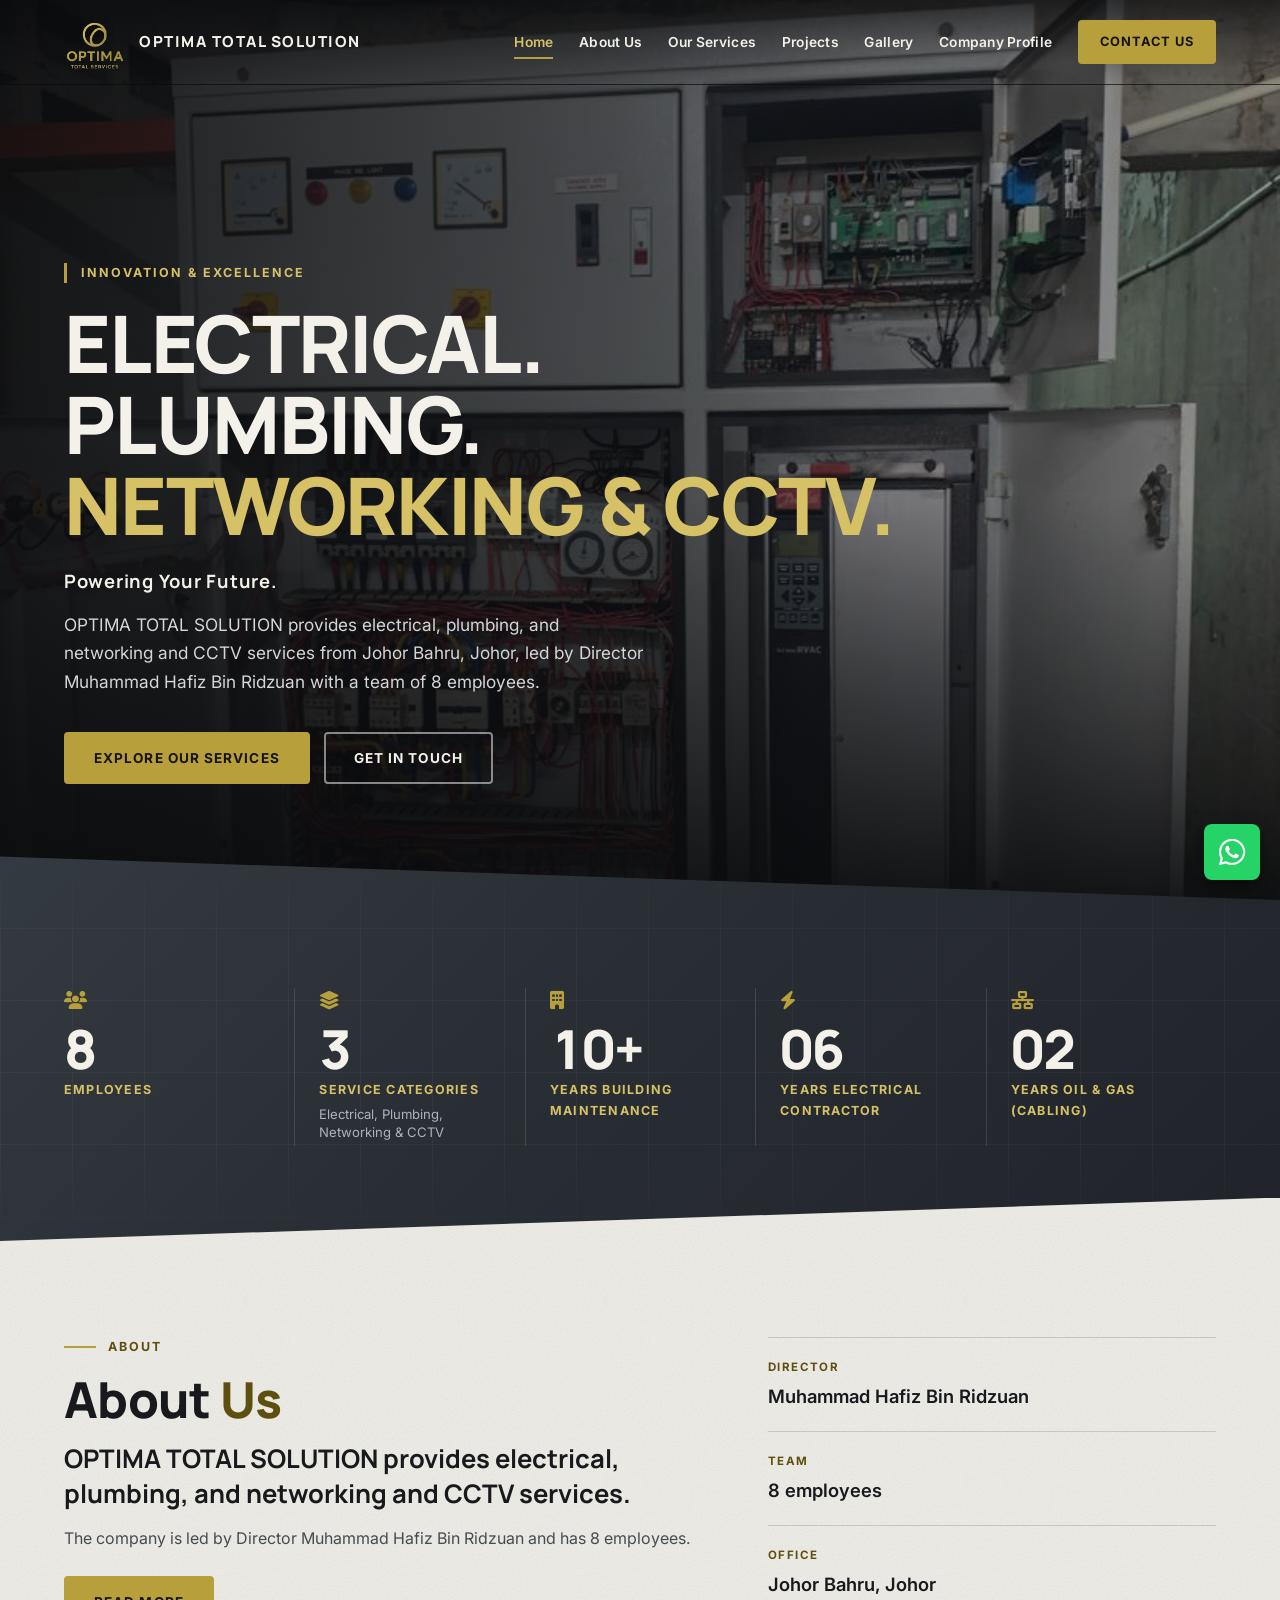
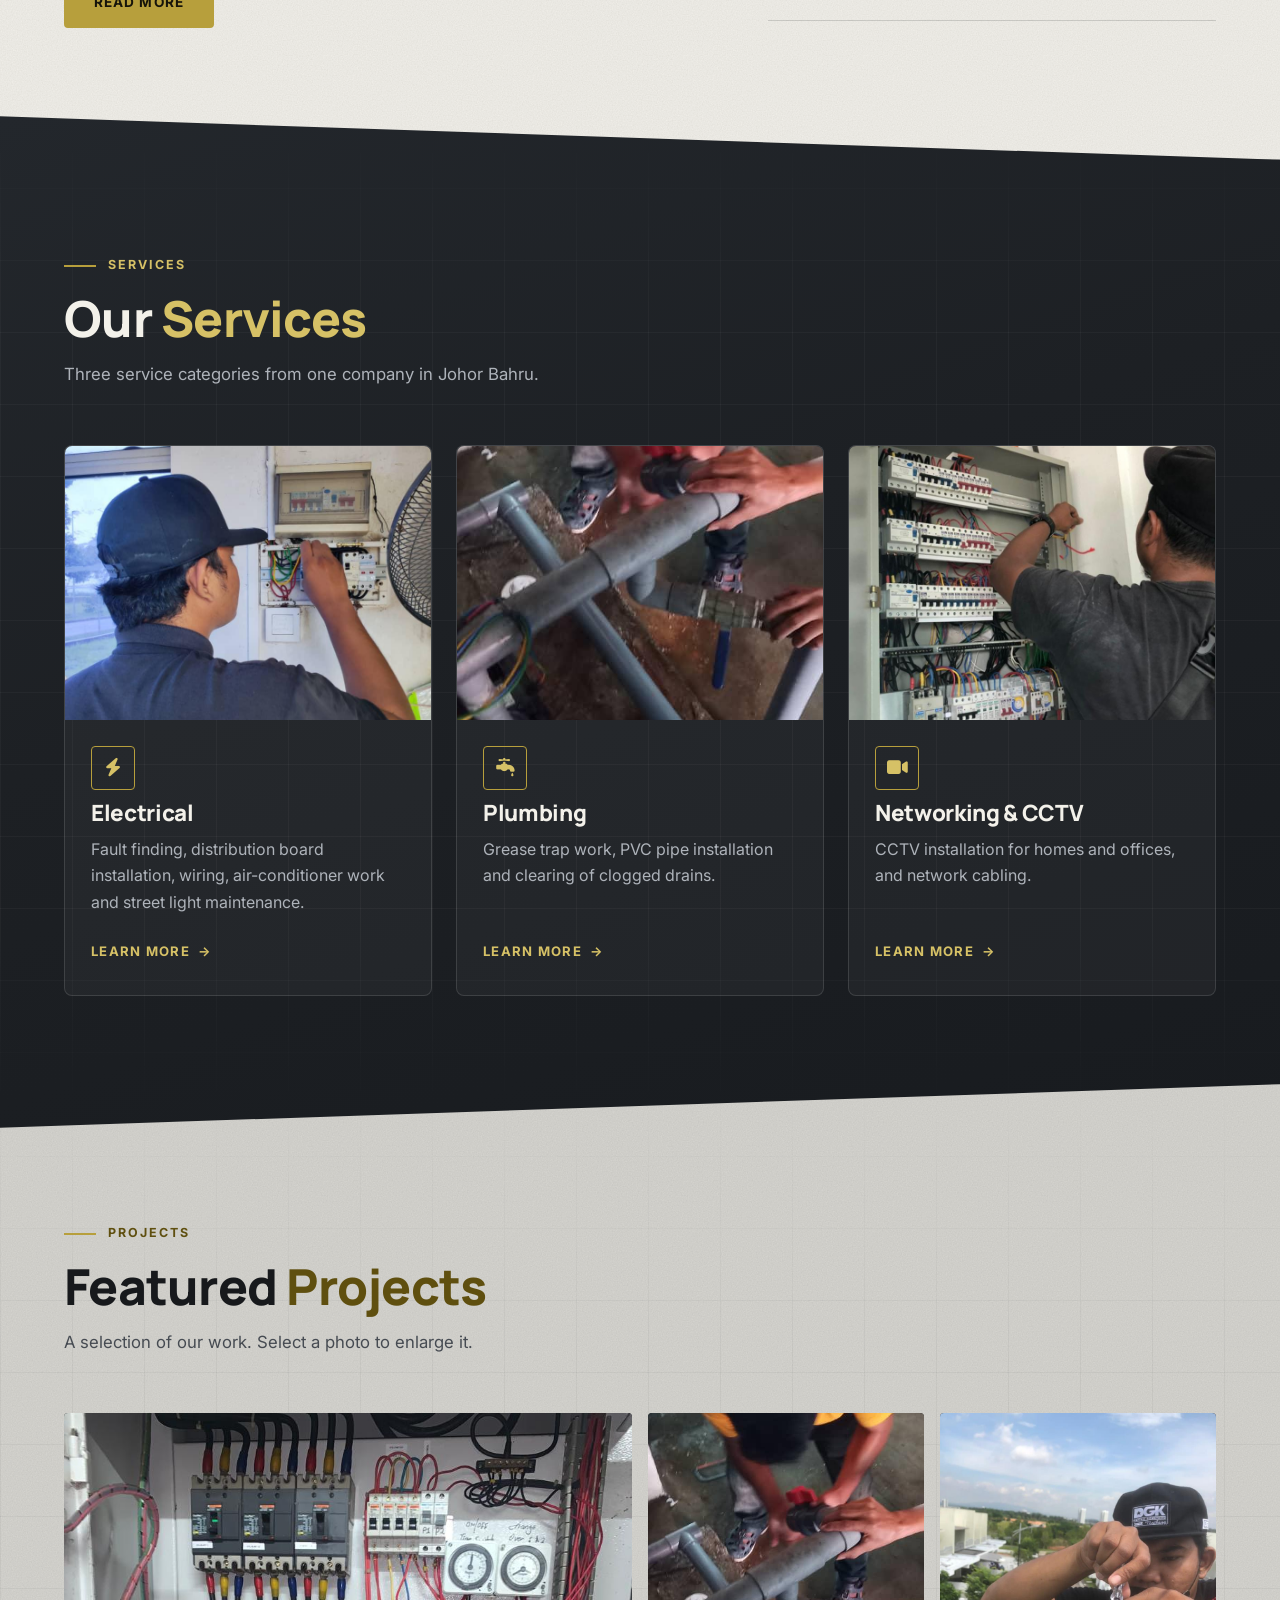
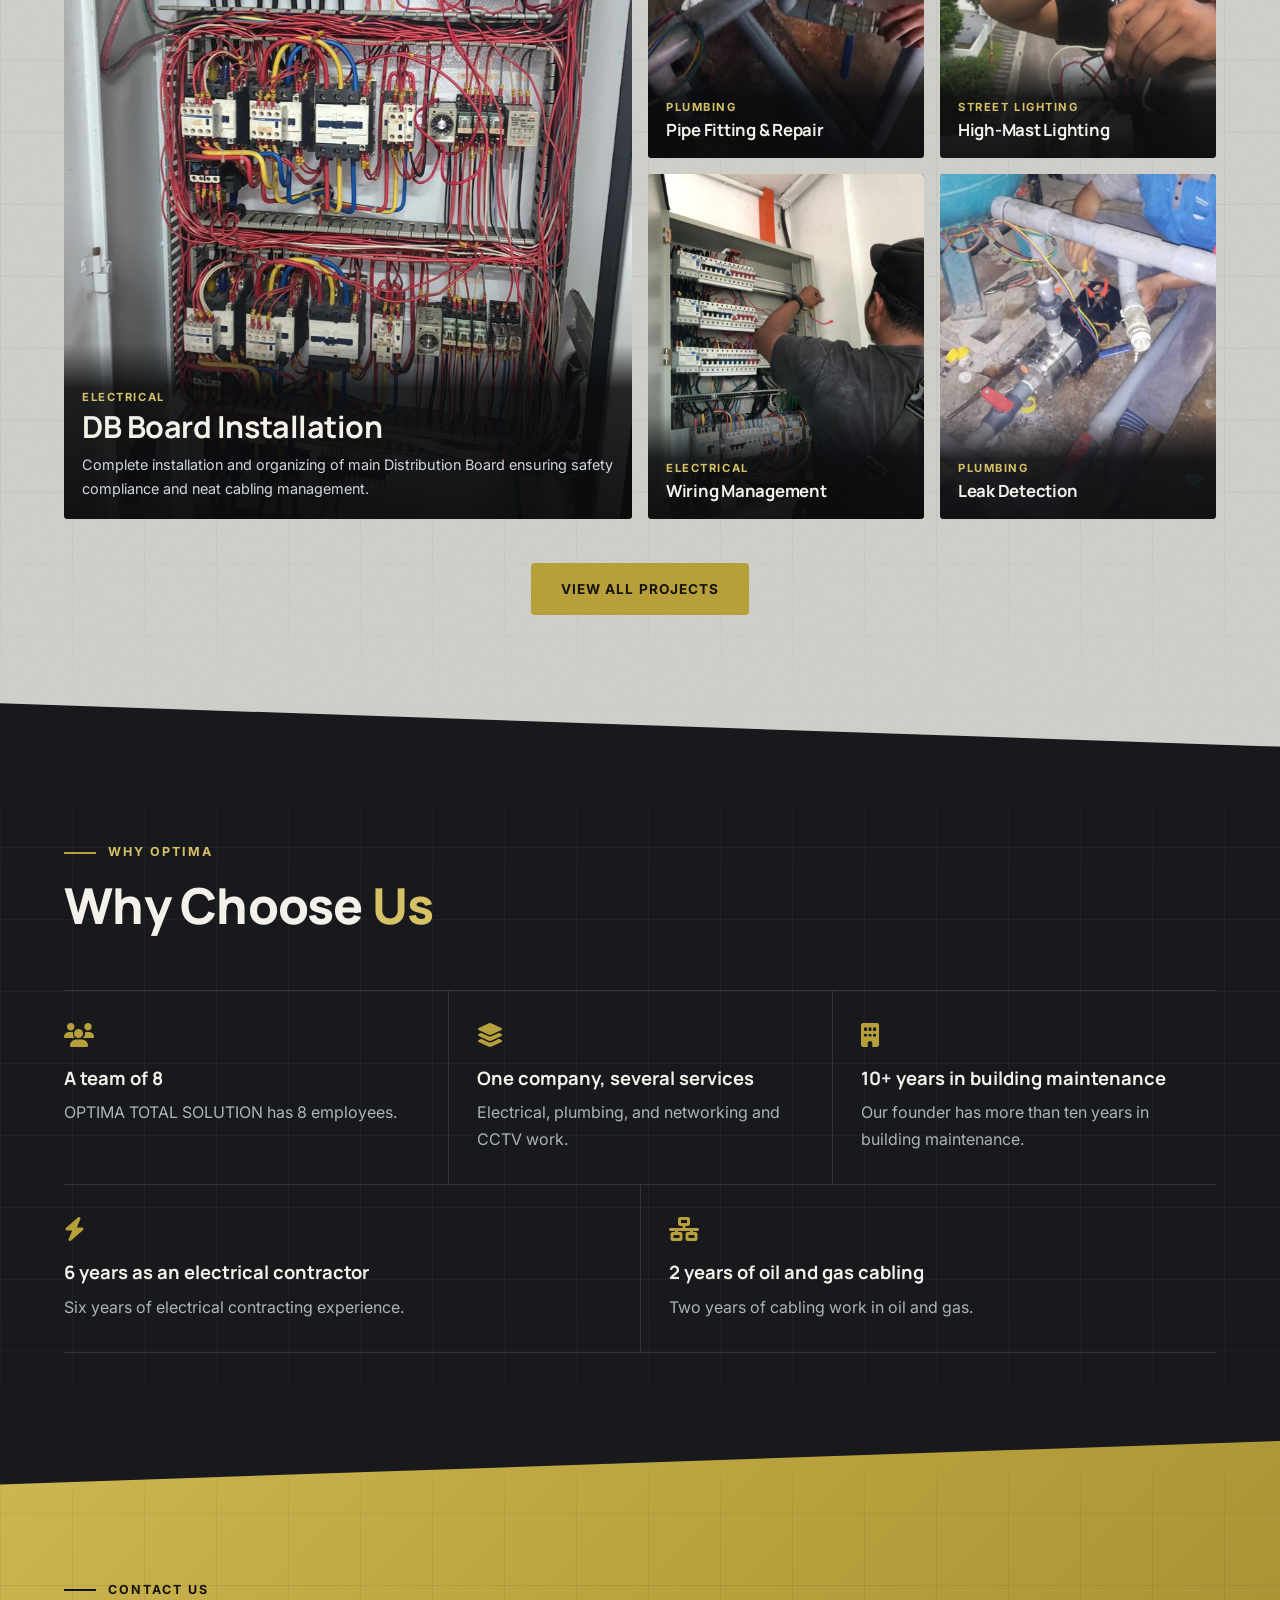
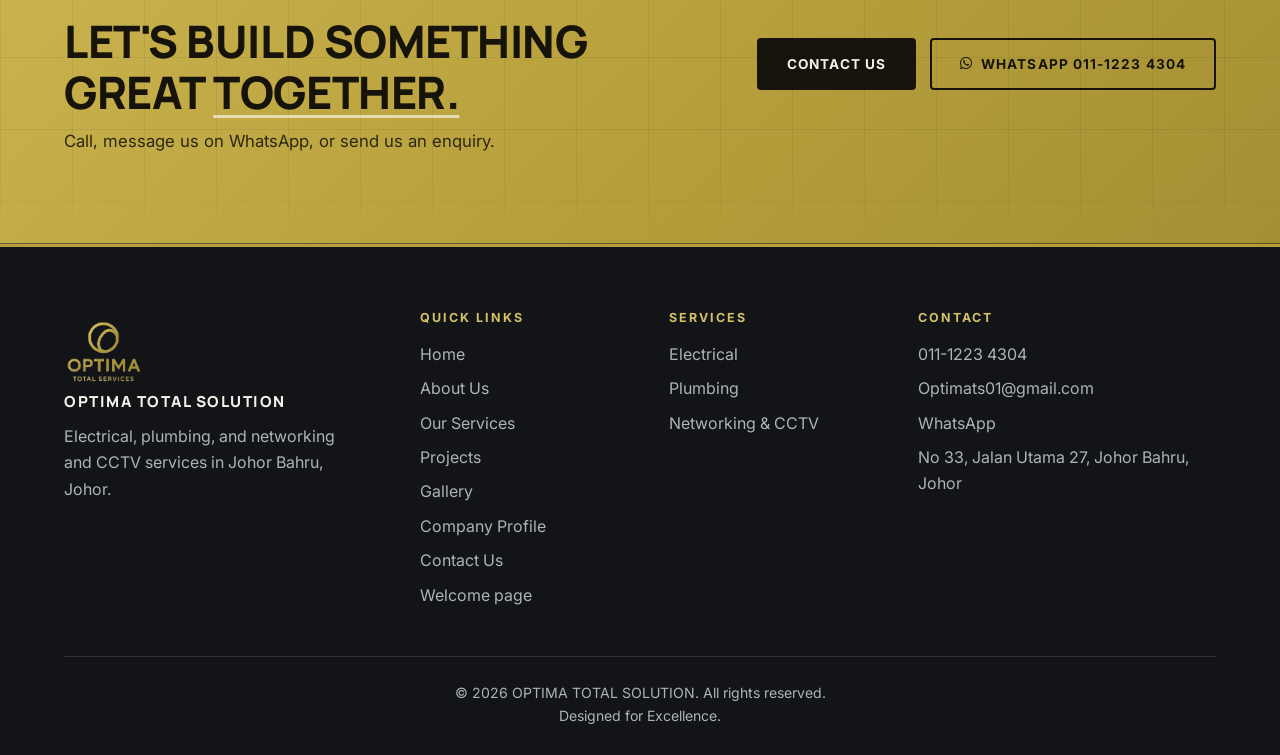
==== index.html @ d712b588 "chore: prepare audited OPTIMA TOTAL SOLUTION website for Cloudflare Pages" ====
<!DOCTYPE html>
<html lang="en">

<head>
    <meta charset="UTF-8">
    <meta name="viewport" content="width=device-width, initial-scale=1.0">
    <title>OPTIMA TOTAL SOLUTION | Electrical, Plumbing &amp; Networking Services in Johor Bahru</title>
    <link rel="icon" type="image/png" href="optima.png">
    <meta name="description"
        content="OPTIMA TOTAL SOLUTION provides electrical, plumbing, networking and CCTV services from Johor Bahru, Johor. Led by Director Muhammad Hafiz Bin Ridzuan.">
    <meta name="keywords"
        content="Electrical Contractor, Plumbing Services, Network Cabling, CCTV, Street Light Installation, Grease Trap, Booster Pump, Johor Bahru, Malaysia, OPTIMA TOTAL SOLUTION">
    <meta name="author" content="OPTIMA TOTAL SOLUTION">
    <meta name="theme-color" content="#17191c">
    <meta property="og:title" content="OPTIMA TOTAL SOLUTION | Engineering Excellence">
    <meta property="og:description"
        content="Powering your future with electrical, plumbing and network infrastructure solutions.">
    <meta property="og:image" content="optima.png">
    
    <link rel="preconnect" href="https://fonts.googleapis.com">
    <link rel="preconnect" href="https://fonts.gstatic.com" crossorigin>
    <link
        href="https://fonts.googleapis.com/css2?family=Inter:wght@400;500;600;700&family=Manrope:wght@600;700;800&display=swap"
        rel="stylesheet">
    
    <link rel="stylesheet" href="https://cdnjs.cloudflare.com/ajax/libs/font-awesome/6.4.0/css/all.min.css">
    <link rel="stylesheet" href="index.css">
    <noscript><style>.reveal{opacity:1!important;transform:none!important}.page-loader{display:none!important}</style></noscript>
</head>
<body>
    <div class="page-loader" aria-hidden="true"><img src="optima.png" alt="OPTIMA TOTAL SOLUTION logo" width="450" height="400" data-first-viewport><span class="page-loader-line"></span></div>
    <div class="scroll-progress" aria-hidden="true"><span></span></div>

    <header>
        <nav id="navbar" aria-label="Main">
            <div class="container nav-content">
                <a href="index.html" class="logo" aria-label="OPTIMA TOTAL SOLUTION home">
                    <img src="optima.png" alt="OPTIMA TOTAL SOLUTION logo" class="brand-logo" width="450" height="400" data-first-viewport>
                    <span class="brand-name">OPTIMA TOTAL SOLUTION</span>
                </a>
                <button type="button" class="nav-toggle" aria-controls="nav-links" aria-expanded="false"
                    aria-label="Menu">
                    <i class="fas fa-bars" aria-hidden="true"></i>
                </button>
                <div class="nav-links" id="nav-links">
                    <a href="index.html" aria-current="page">Home</a>
                    <a href="about.html">About Us</a>
                    <a href="services.html">Our Services</a>
                    <a href="projects.html">Projects</a>
                    <a href="gallery.html">Gallery</a>
                    <a href="company-profile.html">Company Profile</a>
                    <a href="contact.html" class="nav-cta">Contact Us</a>
                </div>
            </div>
        </nav>
    </header>

    <main>
        
        <section class="hero bg-matte" id="hero">
            <img class="hero-bg" src="DB%20INSTALLATION%202%20.jpeg"
                alt="Open main switchboard with meters, a variable speed drive and contactors" width="810" height="1080"
                fetchpriority="high" style="--focus-x:50%;--focus-y:38%">
            <div class="hero-overlay" aria-hidden="true"></div>
            <div class="container hero-content">
                <p class="badge">Innovation &amp; Excellence</p>
                <h1><span>Electrical.</span> <span>Plumbing.</span> <span>Networking &amp; CCTV.</span></h1>
                <p class="hero-tagline">Powering Your Future.</p>
                <p class="hero-text">OPTIMA TOTAL SOLUTION provides electrical, plumbing, and networking and CCTV
                    services from Johor Bahru, Johor, led by Director Muhammad Hafiz Bin Ridzuan with a team of 8
                    employees.</p>
                <div class="hero-btns btn-group">
                    <a href="services.html" class="btn-primary">Explore Our Services</a>
                    <a href="contact.html" class="btn-secondary">Get In Touch</a>
                </div>
            </div>
        </section>

        
        <section class="section highlights bg-gunmetal has-grid cut" id="highlights" aria-label="Company highlights">
            <div class="container">
                <ul class="stats">
                    <li class="reveal">
                        <i class="fas fa-users" aria-hidden="true"></i>
                        <span class="stat-value"><span class="count" data-count="8">8</span></span>
                        <span class="stat-label">Employees</span>
                    </li>
                    <li class="reveal">
                        <i class="fas fa-layer-group" aria-hidden="true"></i>
                        <span class="stat-value"><span class="count" data-count="3">3</span></span>
                        <span class="stat-label">Service Categories</span>
                        <span class="stat-note">Electrical, Plumbing, Networking &amp; CCTV</span>
                    </li>
                    <li class="reveal">
                        <i class="fas fa-building" aria-hidden="true"></i>
                        <span class="stat-value"><span class="count" data-count="10">10</span>+</span>
                        <span class="stat-label">Years Building Maintenance</span>
                    </li>
                    <li class="reveal">
                        <i class="fas fa-bolt" aria-hidden="true"></i>
                        <span class="stat-value"><span class="count" data-count="6" data-pad="2">06</span></span>
                        <span class="stat-label">Years Electrical Contractor</span>
                    </li>
                    <li class="reveal">
                        <i class="fas fa-network-wired" aria-hidden="true"></i>
                        <span class="stat-value"><span class="count" data-count="2" data-pad="2">02</span></span>
                        <span class="stat-label">Years Oil &amp; Gas (Cabling)</span>
                    </li>
                </ul>
            </div>
        </section>

        
        <section class="section bg-offwhite theme-light cut" id="about">
            <div class="container intro-grid">
                <div class="about-text reveal">
                    <p class="eyebrow">About</p>
                    <h2>About <span class="accent">Us</span></h2>
                    <p class="about-lead">OPTIMA TOTAL SOLUTION provides electrical, plumbing, and networking and CCTV services.</p>
                    <p>The company is led by Director Muhammad Hafiz Bin Ridzuan and has 8 employees.</p>
                    <a href="about.html" class="btn-primary">Read More</a>
                </div>
                <dl class="about-facts is-stacked reveal">
                    <div><dt>Director</dt><dd>Muhammad Hafiz Bin Ridzuan</dd></div>
                    <div><dt>Team</dt><dd>8 employees</dd></div>
                    <div><dt>Office</dt><dd>Johor Bahru, Johor</dd></div>
                </dl>
            </div>
        </section>

        
        <section class="section bg-graphite has-grid cut" id="services">
            <div class="container">
                <div class="section-head reveal">
                    <p class="eyebrow">Services</p>
                    <h2>Our <span class="accent">Services</span></h2>
                    <p class="section-intro">Three service categories from one company in Johor Bahru.</p>
                </div>

                <div class="service-cards">
                    <article class="service-card compact reveal">
                        <img class="card-media" src="DB%20INSTALLATION%204.jpeg"
                            alt="Electrician working on a small wall-mounted distribution board next to a window"
                            width="808" height="1080" loading="lazy" style="--focus-x:50%;--focus-y:35%">
                        <div class="card-body">
                            <span class="service-icon"><i class="fas fa-bolt" aria-hidden="true"></i></span>
                            <h3>Electrical</h3>
                            <p>Fault finding, distribution board installation, wiring, air-conditioner work and street
                                light maintenance.</p>
                            <a href="services.html#electrical" class="learn-more">Learn More</a>
                        </div>
                    </article>

                    <article class="service-card compact reveal">
                        <img class="card-media" src="PLUMBER%201.jpeg"
                            alt="Plumber fitting grey PVC pipes beside a water pump" width="511" height="1080"
                            loading="lazy" style="--focus-x:50%;--focus-y:60%">
                        <div class="card-body">
                            <span class="service-icon"><i class="fas fa-faucet-drip" aria-hidden="true"></i></span>
                            <h3>Plumbing</h3>
                            <p>Grease trap work, PVC pipe installation and clearing of clogged drains.</p>
                            <a href="services.html#plumbing" class="learn-more">Learn More</a>
                        </div>
                    </article>

                    <article class="service-card compact reveal">
                        <img class="card-media" src="DB%20INSTALLATION%203.jpeg"
                            alt="Electrician checking the wiring of a distribution board full of circuit breakers"
                            width="808" height="1080" loading="lazy">
                        <div class="card-body">
                            <span class="service-icon"><i class="fas fa-video" aria-hidden="true"></i></span>
                            <h3>Networking &amp; CCTV</h3>
                            <p>CCTV installation for homes and offices, and network cabling.</p>
                            <a href="services.html#networking" class="learn-more">Learn More</a>
                        </div>
                    </article>
                </div>
            </div>
        </section>

        
        <section class="section bg-concrete theme-light has-grid cut" id="projects">
            <div class="container">
                <div class="section-head reveal">
                    <p class="eyebrow">Projects</p>
                    <h2>Featured <span class="accent">Projects</span></h2>
                    <p class="section-intro">A selection of our work. Select a photo to enlarge it.</p>
                </div>
                <div class="project-grid is-compact">
                    
<article class="project-item gallery-item" data-category="electrical" data-full="DB%20INSTALLATION.jpeg" data-title="DB Board Installation" data-desc="Complete installation and organizing of main Distribution Board ensuring safety compliance and neat cabling management." tabindex="0" role="button">
  <img class="card-media" src="DB%20INSTALLATION.jpeg" alt="Control panel with red wiring, contactors, timers and circuit breakers inside an open cabinet" width="810" height="1080" loading="lazy" style="--focus-x:50%;--focus-y:50%">
  <div class="card-body"><span class="project-category">Electrical</span><h3>DB Board Installation</h3><p>Complete installation and organizing of main Distribution Board ensuring safety compliance and neat cabling management.</p></div>
</article>
<article class="project-item gallery-item" data-category="plumbing" data-full="PLUMBER%201.jpeg" data-title="Pipe Fitting &amp; Repair" data-desc="Expert pipe fitting services, ensuring leak-free connections and durable plumbing infrastructure." tabindex="0" role="button">
  <img class="card-media" src="PLUMBER%201.jpeg" alt="Plumber fitting grey PVC pipes beside a water pump" width="511" height="1080" loading="lazy" style="--focus-x:50%;--focus-y:60%">
  <div class="card-body"><span class="project-category">Plumbing</span><h3>Pipe Fitting &amp; Repair</h3><p>Expert pipe fitting services, ensuring leak-free connections and durable plumbing infrastructure.</p></div>
</article>
<article class="project-item gallery-item" data-category="street" data-full="STREET%20LIGHT%202.jpeg" data-title="High-Mast Lighting" data-desc="Erection and wiring of high-mast lighting systems for broad area illumination." tabindex="0" role="button">
  <img class="card-media" src="STREET%20LIGHT%202.jpeg" alt="Technician at height wiring a street light with a housing estate behind" width="808" height="1080" loading="lazy" style="--focus-x:50%;--focus-y:40%">
  <div class="card-body"><span class="project-category">Street Lighting</span><h3>High-Mast Lighting</h3><p>Erection and wiring of high-mast lighting systems for broad area illumination.</p></div>
</article>
<article class="project-item gallery-item" data-category="electrical" data-full="DB%20INSTALLATION%203.jpeg" data-title="Wiring Management" data-desc="Professional cable dressing and termination to ensure long-term reliability and ease of maintenance." tabindex="0" role="button">
  <img class="card-media" src="DB%20INSTALLATION%203.jpeg" alt="Electrician checking the wiring of a distribution board full of circuit breakers" width="808" height="1080" loading="lazy" style="--focus-x:50%;--focus-y:50%">
  <div class="card-body"><span class="project-category">Electrical</span><h3>Wiring Management</h3><p>Professional cable dressing and termination to ensure long-term reliability and ease of maintenance.</p></div>
</article>
<article class="project-item gallery-item" data-category="plumbing" data-full="PLUMBER%204.jpeg" data-title="Leak Detection" data-desc="Advanced leak detection and immediate repair services to minimize water wastage and damage." tabindex="0" role="button">
  <img class="card-media" src="PLUMBER%204.jpeg" alt="Plumber crouching at a pump connecting grey pipes and valves" width="511" height="1080" loading="lazy" style="--focus-x:50%;--focus-y:65%">
  <div class="card-body"><span class="project-category">Plumbing</span><h3>Leak Detection</h3><p>Advanced leak detection and immediate repair services to minimize water wastage and damage.</p></div>
</article>

                </div>
                <div class="section-more">
                    <a href="projects.html" class="btn-primary">View all projects</a>
                </div>
            </div>
        </section>

        
        <section class="section bg-charcoal has-grid cut" id="why">
            <div class="container">
                <div class="section-head reveal">
                    <p class="eyebrow">Why OPTIMA</p>
                    <h2>Why Choose <span class="accent">Us</span></h2>
                </div>
                <ul class="why-list">
                    <li class="reveal"><i class="fas fa-users" aria-hidden="true"></i><strong>A team of 8</strong>OPTIMA TOTAL SOLUTION has 8 employees.</li>
                    <li class="reveal"><i class="fas fa-layer-group" aria-hidden="true"></i><strong>One company, several services</strong>Electrical, plumbing, and
                        networking and CCTV work.</li>
                    <li class="reveal"><i class="fas fa-building" aria-hidden="true"></i><strong>10+ years in building maintenance</strong>Our founder has more than ten
                        years in building maintenance.</li>
                    <li class="reveal"><i class="fas fa-bolt" aria-hidden="true"></i><strong>6 years as an electrical contractor</strong>Six years of electrical
                        contracting experience.</li>
                    <li class="reveal"><i class="fas fa-network-wired" aria-hidden="true"></i><strong>2 years of oil and gas cabling</strong>Two years of cabling work in oil
                        and gas.</li>
                </ul>
            </div>
        </section>

        
        <section class="section cta-band theme-gold has-grid cut" id="contact-cta">
            <div class="container cta-inner">
                <div class="cta-copy reveal">
                    <p class="eyebrow">Contact Us</p>
                    <h2 class="headline-caps">Let's build something great <span class="accent">together.</span></h2>
                    <p class="section-intro">Call, message us on WhatsApp, or send us an enquiry.</p>
                </div>
                <div class="btn-group cta-actions reveal">
                    <a href="contact.html" class="btn-primary">Contact Us</a>
                    <a href="https://wa.me/601112234304" class="btn-secondary" target="_blank"
                        rel="noopener noreferrer"><i class="fab fa-whatsapp" aria-hidden="true"></i> WhatsApp 011-1223 4304</a>
                </div>
            </div>
        </section>
    </main>
    <footer>
        <div class="container">
            <div class="footer-grid">
                <div class="footer-brand">
                    <img src="optima.png" alt="OPTIMA TOTAL SOLUTION logo" class="brand-logo" width="450" height="400"
                        loading="lazy">
                    <p class="brand-name footer-brand-name">OPTIMA TOTAL SOLUTION</p>
                    <p class="footer-intro">Electrical, plumbing, and networking and CCTV
                        services in Johor Bahru, Johor.</p>
                </div>
                <div>
                    <h2 class="footer-title">Quick Links</h2>
                    <ul>
                        <li><a href="index.html">Home</a></li>
                        <li><a href="about.html">About Us</a></li>
                        <li><a href="services.html">Our Services</a></li>
                        <li><a href="projects.html">Projects</a></li>
                        <li><a href="gallery.html">Gallery</a></li>
                        <li><a href="company-profile.html">Company Profile</a></li>
                        <li><a href="contact.html">Contact Us</a></li>
                        <li><a href="mainpage.html">Welcome page</a></li>
                    </ul>
                </div>
                <div>
                    <h2 class="footer-title">Services</h2>
                    <ul>
                        <li><a href="services.html#electrical">Electrical</a></li>
                        <li><a href="services.html#plumbing">Plumbing</a></li>
                        <li><a href="services.html#networking">Networking &amp; CCTV</a></li>
                    </ul>
                </div>
                <div>
                    <h2 class="footer-title">Contact</h2>
                    <ul>
                        <li><a href="tel:+601112234304">011-1223 4304</a></li>
                        <li><a href="mailto:Optimats01@gmail.com">Optimats01@gmail.com</a></li>
                        <li><a href="https://wa.me/601112234304" target="_blank"
                                rel="noopener noreferrer">WhatsApp</a></li>
                        <li>No 33, Jalan Utama 27, Johor Bahru, Johor</li>
                    </ul>
                </div>
            </div>
            <p class="copyright">
                <span id="copyright">&copy; 2026 OPTIMA TOTAL SOLUTION. All rights reserved.</span><br>Designed for
                Excellence.
            </p>
        </div>
    </footer>
    
    <button type="button" class="to-top" aria-label="Back to top" hidden><i class="fas fa-arrow-up"
            aria-hidden="true"></i></button>
    
    <a href="https://wa.me/601112234304" class="whatsapp-float" target="_blank" rel="noopener noreferrer"
        aria-label="Chat with OPTIMA TOTAL SOLUTION on WhatsApp">
        <i class="fab fa-whatsapp" aria-hidden="true"></i>
    </a>
    <script src="js/optima-core.js"></script>
    <script src="script.js"></script>
</body>
</html>
---- index.css ----
/* OPTIMA TOTAL SOLUTION - site styles (Memorandum 04 design system)
 * Palette is sampled from optima.png (brushed gold, about #a89538 to #d2b84e) on layered dark tiers.
 * Fonts: Manrope (headings) + Inter (body). Corner radius never exceeds 12px.
 * Motion: every transition/animation outside #intro-layer is 600 ms or shorter. */

:root {
    /* Brand gold, sampled from the logo */
    --gold-deep: #8a7628;
    --gold: #b79f3c;
    --gold-light: #d6c166;

    /* Dark tiers */
    --charcoal: #17191c;
    --matte: #0f1012;
    --graphite: #1d2024;
    --gunmetal: #2a2f35;
    --footer-bg: #121417;
    /* Light tiers */
    --offwhite: #f2f0ea;
    --soft: #e6e5e0;
    --concrete: #d6d5d0;

    /* Theme variables (dark is the default, .theme-light overrides) */
    --fg: #f3f1ea;
    --fg-muted: #aeb3ba;
    --line: rgba(255, 255, 255, 0.12);
    --card: rgba(255, 255, 255, 0.04);
    --accent-text: var(--gold-light);
    --focus: var(--gold-light);
    --grid-line: rgba(255, 255, 255, 0.035);

    --font-heading: 'Manrope', 'Inter', sans-serif;
    --font-body: 'Inter', system-ui, sans-serif;
    --radius: 4px;
    --radius-lg: 8px;
    --ease: cubic-bezier(0.4, 0, 0.2, 1);
    --dur: 300ms;
    --space: clamp(52px, 7vw, 88px);
    --cut: clamp(20px, 3.4vw, 52px);
    --nav-h: 76px;

    /* Legacy aliases still used by mainpage.html's intro block */
    --primary: #f0b429;
}

*,
*::before,
*::after {
    margin: 0;
    padding: 0;
    box-sizing: border-box;
}

html {
    scroll-behavior: smooth;
}

body {
    background: var(--matte);
    color: var(--fg);
    font-family: var(--font-body);
    font-size: 1rem;
    line-height: 1.65;
    overflow-x: hidden;
    -webkit-font-smoothing: antialiased;
}

img {
    max-width: 100%;
    height: auto;
}

[hidden] {
    display: none !important;
}

h1,
h2,
h3,
h4 {
    font-family: var(--font-heading);
    line-height: 1.15;
    letter-spacing: -0.015em;
}

a {
    color: inherit;
}

::selection {
    background: rgba(183, 159, 60, 0.35);
    color: #fff;
}

.container {
    max-width: 1200px;
    margin: 0 auto;
    padding: 0 24px;
}

section,
[id] {
    scroll-margin-top: 56px;
}

a:focus-visible,
button:focus-visible,
input:focus-visible,
select:focus-visible,
textarea:focus-visible,
summary:focus-visible,
[tabindex]:focus-visible {
    outline: 3px solid var(--focus);
    outline-offset: 2px;
}

/* ------------------------------------------------------------------ */
/* Backgrounds: layered tiers, subtle texture, diagonal transitions    */
/* ------------------------------------------------------------------ */
.section {
    position: relative;
    padding: var(--space) 0 calc(var(--space) + var(--cut));
    color: var(--fg);
}

.section>.container {
    position: relative;
    z-index: 1;
}

.bg-charcoal {
    background: var(--charcoal);
}

.bg-matte {
    background: var(--matte);
}

.bg-graphite {
    background: linear-gradient(160deg, #23272c 0%, var(--graphite) 45%, #181b1f 100%);
}

.bg-gunmetal {
    background: linear-gradient(135deg, #343a41 0%, var(--gunmetal) 40%, #20242a 100%);
}

.bg-offwhite,
.bg-soft,
.bg-concrete {
    background-image: url("images/concrete-texture.svg");
}

.bg-offwhite {
    background-color: var(--offwhite);
}

.bg-soft {
    background-color: var(--soft);
}

.bg-concrete {
    background-color: var(--concrete);
}

.theme-light {
    --fg: #17191c;
    --fg-muted: #464b52;
    --line: rgba(23, 25, 28, 0.16);
    --card: #ffffff;
    --accent-text: #5f4f0f;
    --focus: #5f4f0f;
    --grid-line: rgba(23, 25, 28, 0.045);
}

/* faint architectural grid */
.has-grid::before {
    content: '';
    position: absolute;
    inset: 0;
    background-image:
        linear-gradient(var(--grid-line) 1px, transparent 1px),
        linear-gradient(90deg, var(--grid-line) 1px, transparent 1px);
    background-size: 72px 72px;
    -webkit-mask-image: linear-gradient(180deg, transparent 0%, #000 22%, #000 78%, transparent 100%);
    mask-image: linear-gradient(180deg, transparent 0%, #000 22%, #000 78%, transparent 100%);
    pointer-events: none;
}

/* clean diagonal section transitions (the cut overlaps the previous section) */
.section.cut {
    margin-top: calc(var(--cut) * -1);
    padding-top: calc(var(--space) + var(--cut));
    clip-path: polygon(0 var(--cut), 100% 0, 100% 100%, 0 100%);
}

main>.section.cut:nth-of-type(even) {
    clip-path: polygon(0 0, 100% var(--cut), 100% 100%, 0 100%);
}

/* ------------------------------------------------------------------ */
/* Typography and shared components                                    */
/* ------------------------------------------------------------------ */
.eyebrow {
    display: inline-flex;
    align-items: center;
    gap: 12px;
    margin-bottom: 14px;
    color: var(--accent-text);
    font-family: var(--font-body);
    font-size: 0.78rem;
    font-weight: 700;
    letter-spacing: 0.16em;
    text-transform: uppercase;
}

.eyebrow::before {
    content: '';
    width: 32px;
    height: 2px;
    background: var(--gold);
}

.accent {
    color: var(--accent-text);
}

.section-head {
    max-width: 760px;
    margin-bottom: clamp(32px, 5vw, 56px);
}

.section h2,
.section-head h2 {
    font-size: clamp(2rem, 4.4vw, 3.1rem);
    font-weight: 800;
    margin-bottom: 14px;
}

.headline-caps {
    text-transform: uppercase;
    letter-spacing: -0.01em;
}

.section-intro {
    color: var(--fg-muted);
    font-size: 1.05rem;
    max-width: 620px;
}

.subhead {
    margin: clamp(40px, 6vw, 64px) 0 20px;
    font-size: 1.35rem;
    font-weight: 800;
    padding-bottom: 12px;
    border-bottom: 1px solid var(--line);
}

.panel {
    background: var(--card);
    border: 1px solid var(--line);
    border-radius: var(--radius-lg);
}

.btn-primary,
.btn-secondary,
.btn-whatsapp {
    display: inline-flex;
    align-items: center;
    justify-content: center;
    gap: 8px;
    min-height: 48px;
    padding: 13px 28px;
    border-radius: var(--radius);
    font-family: var(--font-body);
    font-size: 0.85rem;
    font-weight: 700;
    letter-spacing: 0.08em;
    text-transform: uppercase;
    text-decoration: none;
    cursor: pointer;
    transition: background-color var(--dur) var(--ease), color var(--dur) var(--ease),
        border-color var(--dur) var(--ease), transform var(--dur) var(--ease);
}

.btn-primary {
    background: var(--gold);
    color: #16140a;
    border: 2px solid var(--gold);
}

.btn-primary:hover {
    background: var(--gold-light);
    border-color: var(--gold-light);
    transform: translateY(-2px);
}

.btn-secondary {
    background: transparent;
    color: var(--fg);
    border: 2px solid rgba(255, 255, 255, 0.5);
}

.theme-light .btn-secondary {
    border-color: rgba(23, 25, 28, 0.5);
}

.btn-secondary:hover {
    border-color: var(--gold-light);
    color: var(--gold-light);
    transform: translateY(-2px);
}

.btn-group {
    display: flex;
    flex-wrap: wrap;
    gap: 14px;
}

/* WhatsApp keeps the platform's own green so it is recognised */
.btn-whatsapp {
    background: #25d366;
    color: #05210f;
    border: 2px solid #25d366;
}

.btn-whatsapp:hover {
    background: #3ee07d;
    transform: translateY(-2px);
}

.btn-gmail {
    display: inline-flex;
    align-items: center;
    min-height: 48px;
    padding: 13px 24px;
    border: 2px solid rgba(255, 255, 255, 0.5);
    border-radius: var(--radius);
    font-weight: 700;
    font-size: 0.85rem;
    letter-spacing: 0.08em;
    text-transform: uppercase;
    text-decoration: none;
    transition: border-color var(--dur) var(--ease), color var(--dur) var(--ease);
}

.btn-gmail:hover {
    border-color: var(--gold-light);
    color: var(--gold-light);
}

/* reveal: once only */
.reveal {
    opacity: 0;
    transform: translateY(24px);
    transition: opacity 500ms var(--ease), transform 500ms var(--ease);
}

.reveal.active {
    opacity: 1;
    transform: none;
}

/* ------------------------------------------------------------------ */
/* Header                                                              */
/* ------------------------------------------------------------------ */
#navbar {
    position: fixed;
    top: 0;
    left: 0;
    width: 100%;
    z-index: 1000;
    padding: 14px 0;
    background: linear-gradient(180deg, rgba(10, 11, 13, 0.72) 0%, transparent 100%);
    border-bottom: 1px solid transparent;
    transition: background-color var(--dur) var(--ease), padding var(--dur) var(--ease),
        border-color var(--dur) var(--ease), box-shadow var(--dur) var(--ease);
}

#navbar.scrolled,
#navbar.menu-open {
    background: rgba(18, 20, 23, 0.97);
    padding: 8px 0;
    border-bottom-color: rgba(183, 159, 60, 0.35);
    box-shadow: 0 6px 24px rgba(0, 0, 0, 0.35);
}

.nav-content {
    display: flex;
    justify-content: space-between;
    align-items: center;
    gap: 16px;
}

.logo {
    display: flex;
    align-items: center;
    gap: 12px;
    text-decoration: none;
    color: #f3f1ea;
}

.brand-logo {
    height: 56px;
    width: auto;
    object-fit: contain;
    transition: height var(--dur) var(--ease);
}

#navbar.scrolled .brand-logo {
    height: 48px;
}

.brand-name {
    font-family: var(--font-heading);
    font-weight: 800;
    font-size: 0.95rem;
    letter-spacing: 0.1em;
    line-height: 1.2;
    color: #f3f1ea;
    white-space: nowrap;
}

.nav-links {
    display: flex;
    align-items: center;
    gap: clamp(14px, 2vw, 30px);
}

.nav-links a {
    position: relative;
    color: #f3f1ea;
    text-decoration: none;
    font-weight: 600;
    font-size: 0.86rem;
    letter-spacing: 0.02em;
    white-space: nowrap;
    padding: 8px 0;
    transition: color var(--dur) var(--ease);
}

.nav-links a:not(.nav-cta)::after {
    content: '';
    position: absolute;
    left: 0;
    right: 0;
    bottom: 2px;
    height: 2px;
    background: var(--gold);
    transform: scaleX(0);
    transform-origin: left;
    transition: transform var(--dur) var(--ease);
}

.nav-links a:hover {
    color: var(--gold-light);
}

.nav-links a:not(.nav-cta):hover::after,
.nav-links a.is-active::after {
    transform: scaleX(1);
}

.nav-links a.is-active {
    color: var(--gold-light);
}

.nav-links a.nav-cta {
    display: inline-flex;
    align-items: center;
    min-height: 44px;
    padding: 0 22px;
    background: var(--gold);
    color: #16140a;
    border-radius: var(--radius);
    font-weight: 700;
    font-size: 0.8rem;
    letter-spacing: 0.08em;
    text-transform: uppercase;
    transition: background-color var(--dur) var(--ease), transform var(--dur) var(--ease);
}

.nav-links a.nav-cta:hover {
    background: var(--gold-light);
    color: #16140a;
    transform: translateY(-1px);
}

.nav-toggle {
    display: none;
    align-items: center;
    justify-content: center;
    width: 48px;
    height: 48px;
    background: transparent;
    color: #f3f1ea;
    border: 1px solid rgba(255, 255, 255, 0.3);
    border-radius: var(--radius);
    font-size: 1.3rem;
    cursor: pointer;
    transition: border-color var(--dur) var(--ease), color var(--dur) var(--ease);
}

.nav-toggle:hover,
.nav-toggle[aria-expanded="true"] {
    color: var(--gold-light);
    border-color: var(--gold);
}

@media (min-width: 768px) and (max-width: 1023px) {
    .nav-content {
        flex-direction: column;
        gap: 6px;
    }

    .brand-logo {
        height: 44px;
    }

    #navbar.scrolled .brand-logo {
        height: 40px;
    }

    .nav-links {
        gap: 16px;
    }

    .nav-links a {
        font-size: 0.8rem;
    }

    .nav-links a.nav-cta {
        padding: 0 16px;
    }
}

@media (max-width: 767px) {
    .nav-content {
        flex-wrap: wrap;
    }

    .brand-logo,
    #navbar.scrolled .brand-logo {
        height: 44px;
    }

    .brand-name {
        font-size: 0.78rem;
        letter-spacing: 0.07em;
        white-space: normal;
        max-width: 150px;
    }

    .nav-toggle {
        display: inline-flex;
    }

    .nav-links {
        display: none;
        flex-direction: column;
        align-items: stretch;
        width: 100%;
        gap: 0;
        padding: 10px 0 8px;
    }

    .nav-links.open {
        display: flex;
    }

    .nav-links a {
        display: flex;
        align-items: center;
        min-height: 48px;
        padding: 0 4px;
        border-bottom: 1px solid rgba(255, 255, 255, 0.1);
    }

    .nav-links a:not(.nav-cta)::after {
        display: none;
    }

    .nav-links a.is-active {
        color: var(--gold-light);
        box-shadow: inset 3px 0 0 var(--gold);
        padding-left: 12px;
    }

    .nav-links a.nav-cta {
        justify-content: center;
        margin-top: 12px;
        border-bottom: 0;
    }
}

/* ------------------------------------------------------------------ */
/* Scroll progress, back to top, WhatsApp                              */
/* ------------------------------------------------------------------ */
.scroll-progress {
    position: fixed;
    top: 0;
    left: 0;
    right: 0;
    height: 3px;
    z-index: 1100;
    pointer-events: none;
}

.scroll-progress span {
    display: block;
    height: 100%;
    background: var(--gold);
    transform: scaleX(0);
    transform-origin: left;
}

.to-top {
    position: fixed;
    right: 20px;
    bottom: 88px;
    z-index: 1500;
    display: flex;
    align-items: center;
    justify-content: center;
    width: 48px;
    height: 48px;
    background: var(--graphite);
    color: var(--gold-light);
    border: 1px solid var(--gold);
    border-radius: var(--radius-lg);
    font-size: 1.05rem;
    cursor: pointer;
    transition: background-color var(--dur) var(--ease), color var(--dur) var(--ease);
}

.to-top:hover {
    background: var(--gold);
    color: #16140a;
}

.whatsapp-float {
    position: fixed;
    right: 20px;
    bottom: 20px;
    z-index: 1500;
    display: flex;
    align-items: center;
    justify-content: center;
    width: 56px;
    height: 56px;
    background: #25d366;
    color: #fff;
    border-radius: var(--radius-lg);
    font-size: 1.9rem;
    text-decoration: none;
    box-shadow: 0 6px 18px rgba(0, 0, 0, 0.45);
    transition: transform var(--dur) var(--ease);
}

.whatsapp-float:hover {
    transform: translateY(-3px);
}

/* ------------------------------------------------------------------ */
/* Hero                                                                */
/* ------------------------------------------------------------------ */
.hero {
    position: relative;
    display: flex;
    align-items: flex-end;
    min-height: 100vh;
    min-height: 100svh;
    padding: calc(var(--nav-h) + 56px) 0 calc(var(--cut) + 72px);
    overflow: hidden;
    isolation: isolate;
}

.hero-bg {
    position: absolute;
    inset: 0;
    z-index: -2;
    width: 100%;
    height: 100%;
    object-fit: cover;
    object-position: var(--focus-x, 50%) var(--focus-y, 50%);
}

.hero-overlay {
    position: absolute;
    inset: 0;
    z-index: -1;
    background:
        linear-gradient(90deg, rgba(10, 11, 13, 0.92) 0%, rgba(10, 11, 13, 0.7) 48%, rgba(10, 11, 13, 0.35) 100%),
        linear-gradient(0deg, rgba(10, 11, 13, 0.9) 0%, transparent 45%);
}

.hero-content {
    width: 100%;
}

.badge {
    display: inline-block;
    margin-bottom: 20px;
    padding-left: 14px;
    border-left: 3px solid var(--gold);
    color: var(--gold-light);
    font-size: 0.78rem;
    font-weight: 700;
    letter-spacing: 0.16em;
    text-transform: uppercase;
}

.hero h1 {
    max-width: 960px;
    margin-bottom: 20px;
    font-size: clamp(2.2rem, 6.2vw, 5.1rem);
    font-weight: 800;
    line-height: 1.02;
    letter-spacing: -0.02em;
    text-transform: uppercase;
}

.hero h1 span {
    display: block;
}

.hero h1 span:last-child {
    color: var(--gold-light);
}

.hero-tagline {
    margin-bottom: 14px;
    font-family: var(--font-heading);
    font-size: 1.15rem;
    font-weight: 700;
    letter-spacing: 0.04em;
    color: #f3f1ea;
}

.hero-text {
    max-width: 580px;
    margin-bottom: 36px;
    color: #d3d6da;
    font-size: 1.08rem;
}

.hero-content>* {
    animation: riseIn 600ms var(--ease) both;
}

.hero-content>*:nth-child(2) {
    animation-delay: 80ms;
}

.hero-content>*:nth-child(3) {
    animation-delay: 160ms;
}

.hero-content>*:nth-child(4) {
    animation-delay: 220ms;
}

.hero-content>*:nth-child(5) {
    animation-delay: 280ms;
}

@keyframes riseIn {
    from {
        opacity: 0;
        transform: translateY(24px);
    }

    to {
        opacity: 1;
        transform: none;
    }
}

@keyframes fadeInUp {
    from {
        opacity: 0;
        transform: translateY(16px);
    }

    to {
        opacity: 1;
        transform: none;
    }
}

/* ------------------------------------------------------------------ */
/* Highlights strip                                                    */
/* ------------------------------------------------------------------ */
.highlights {
    padding: calc(var(--cut) + 52px) 0 calc(var(--cut) + 52px);
}

.stats {
    list-style: none;
    display: grid;
    grid-template-columns: repeat(5, minmax(0, 1fr));
}

.stats li {
    display: flex;
    flex-direction: column;
    align-items: flex-start;
    gap: 4px;
    padding: 4px 24px;
    border-left: 1px solid var(--line);
}

.stats li:first-child {
    border-left: 0;
    padding-left: 0;
}

.stats i {
    margin-bottom: 8px;
    color: var(--gold);
    font-size: 1.15rem;
}

.stat-value {
    font-family: var(--font-heading);
    font-size: clamp(2.4rem, 4.2vw, 3.6rem);
    font-weight: 800;
    line-height: 1;
    letter-spacing: -0.02em;
    font-variant-numeric: tabular-nums;
}

.stat-label {
    font-size: 0.78rem;
    font-weight: 700;
    letter-spacing: 0.1em;
    text-transform: uppercase;
    color: var(--gold-light);
}

.stat-note {
    font-size: 0.82rem;
    color: var(--fg-muted);
    line-height: 1.4;
}

/* ------------------------------------------------------------------ */
/* About                                                               */
/* ------------------------------------------------------------------ */
.about-grid {
    display: grid;
    grid-template-columns: minmax(0, 6fr) minmax(0, 5fr);
    gap: clamp(32px, 6vw, 88px);
    align-items: center;
}

.about-lead {
    margin-bottom: 18px;
    font-family: var(--font-heading);
    font-size: clamp(1.25rem, 2.2vw, 1.6rem);
    font-weight: 700;
    line-height: 1.35;
}

.about-text p {
    color: var(--fg-muted);
    margin-bottom: 14px;
}

.about-text p.eyebrow {
    color: var(--accent-text);
    margin-bottom: 14px;
}

.about-text p.about-lead {
    color: var(--fg);
}

.about-facts {
    display: grid;
    grid-template-columns: repeat(3, minmax(0, 1fr));
    margin: 26px 0;
    border-top: 1px solid var(--line);
    border-bottom: 1px solid var(--line);
}

.about-facts>div {
    padding: 16px 14px 16px 0;
}

.about-facts>div+div {
    padding-left: 16px;
    border-left: 1px solid var(--line);
}

.about-facts dt {
    color: var(--accent-text);
    font-size: 0.72rem;
    font-weight: 700;
    letter-spacing: 0.12em;
    text-transform: uppercase;
}

.about-facts dd {
    margin-top: 4px;
    font-weight: 600;
    font-size: 0.95rem;
}

.about-sub {
    margin-bottom: 12px;
    font-size: 1.1rem;
}

.about-capabilities {
    list-style: none;
}

.about-capabilities li {
    position: relative;
    padding: 0 0 10px 20px;
    color: var(--fg-muted);
}

.about-capabilities li::before {
    content: '';
    position: absolute;
    left: 0;
    top: 0.75em;
    width: 10px;
    height: 2px;
    background: var(--gold);
}

.about-capabilities strong {
    color: var(--fg);
}

.about-photo {
    position: relative;
    margin: 0;
}


.about-photo img {
    position: relative;
    z-index: 1;
    display: block;
    width: 100%;
    aspect-ratio: 4 / 5;
    object-fit: cover;
    object-position: 50% 25%;
    border-radius: var(--radius);
    box-shadow: 14px 14px 0 rgba(138, 118, 40, 0.45);
}

.about-photo figcaption {
    position: relative;
    z-index: 1;
    margin-top: 16px;
    color: var(--fg-muted);
    font-size: 0.9rem;
}

.about-photo figcaption strong {
    display: block;
    color: var(--fg);
    font-family: var(--font-heading);
    font-size: 1.1rem;
}

.about-background {
    margin-top: clamp(48px, 6vw, 72px);
    padding: 24px;
}

.placeholder-card {
    display: flex;
    flex-direction: column;
    gap: 12px;
}

.placeholder-card h3,
.placeholder-card h4 {
    font-size: 1.15rem;
}

.placeholder-block {
    display: flex;
    align-items: center;
    justify-content: center;
    min-height: 120px;
    padding: 20px;
    text-align: center;
    color: var(--accent-text);
    font-size: 0.95rem;
    font-weight: 600;
    background: rgba(183, 159, 60, 0.08);
    border: 2px dashed var(--gold);
    border-radius: var(--radius);
}

.vmm-grid {
    display: grid;
    grid-template-columns: repeat(3, minmax(0, 1fr));
    gap: 20px;
}

.vmm-card {
    padding: 26px;
}

.vmm-card>i,
.motto>i {
    color: var(--gold);
    font-size: 1.6rem;
}

.prev-wording {
    color: var(--fg-muted);
    font-size: 0.9rem;
}

.prev-wording summary,
.service-more summary {
    display: flex;
    align-items: center;
    min-height: 44px;
    cursor: pointer;
    color: var(--accent-text);
    font-weight: 600;
}

/* ------------------------------------------------------------------ */
/* Services: one large feature plus two horizontal cards               */
/* ------------------------------------------------------------------ */
.services-layout {
    display: grid;
    grid-template-columns: minmax(0, 1.15fr) minmax(0, 1fr);
    grid-template-rows: 1fr 1fr;
    gap: 20px;
}

.service-card {
    position: relative;
    display: grid;
    grid-template-columns: minmax(0, 0.8fr) minmax(0, 1fr);
    overflow: hidden;
    background: var(--card);
    border: 1px solid var(--line);
    border-radius: var(--radius-lg);
    transition: border-color var(--dur) var(--ease), transform var(--dur) var(--ease);
}

.service-card:hover {
    border-color: rgba(183, 159, 60, 0.6);
}

.service-card .card-media {
    display: block;
    width: 100%;
    height: 100%;
    min-height: 220px;
    object-fit: cover;
    object-position: var(--focus-x, 50%) var(--focus-y, 50%);
    transition: transform 600ms var(--ease);
}

.service-card:hover .card-media {
    transform: scale(1.04);
}

.service-card .card-body {
    display: flex;
    flex-direction: column;
    gap: 8px;
    padding: 24px;
}

.service-card .card-body h3 {
    font-size: 1.4rem;
    font-weight: 800;
}

.service-card .card-body p {
    color: var(--fg-muted);
}

.service-icon {
    display: inline-flex;
    align-items: center;
    justify-content: center;
    width: 44px;
    height: 44px;
    color: var(--gold-light);
    border: 1px solid var(--gold);
    border-radius: var(--radius);
    font-size: 1.15rem;
}

.experience-badge {
    align-self: flex-start;
    display: inline-block;
    padding: 4px 10px;
    color: var(--gold-light);
    border: 1px solid rgba(183, 159, 60, 0.5);
    border-radius: var(--radius);
    font-size: 0.8rem;
    font-weight: 700;
    letter-spacing: 0.04em;
}

.service-card .card-body .experience-badge {
    color: var(--gold-light);
}

.service-list {
    list-style: none;
    margin-top: 6px;
}

.service-list li {
    position: relative;
    padding: 0 0 8px 18px;
    font-size: 0.93rem;
    color: var(--fg-muted);
}

.service-list li::before {
    content: '';
    position: absolute;
    left: 0;
    top: 0.7em;
    width: 8px;
    height: 2px;
    background: var(--gold);
}

.service-list strong {
    color: var(--fg);
}

.learn-more {
    margin-top: auto;
    padding-top: 10px;
    display: inline-flex;
    align-items: center;
    min-height: 44px;
    align-self: flex-start;
    color: var(--gold-light);
    font-size: 0.82rem;
    font-weight: 700;
    letter-spacing: 0.1em;
    text-transform: uppercase;
    text-decoration: none;
}

.learn-more::after {
    content: '\2192';
    margin-left: 8px;
    transition: transform var(--dur) var(--ease);
}

.learn-more:hover::after {
    transform: translateX(5px);
}

.service-card.feature {
    grid-row: 1 / span 2;
    display: block;
    min-height: 640px;
}

.service-card.feature .card-media {
    position: absolute;
    inset: 0;
    min-height: 0;
}

.service-card.feature::after {
    content: '';
    position: absolute;
    inset: 0;
    background: linear-gradient(0deg, rgba(10, 11, 13, 0.96) 0%, rgba(10, 11, 13, 0.78) 45%, rgba(10, 11, 13, 0.1) 80%);
    pointer-events: none;
}

.service-card.feature .card-body {
    position: absolute;
    left: 0;
    right: 0;
    bottom: 0;
    z-index: 1;
    padding: 32px;
    max-height: 100%;
    overflow-y: auto;
}

.service-card.feature .card-body h3 {
    font-size: clamp(1.8rem, 3vw, 2.4rem);
}

.service-card.feature .card-body p {
    color: #d3d6da;
    max-width: 520px;
}

.service-card.feature .service-list strong {
    color: #fff;
}

.service-card.feature .service-list li {
    color: #c3c7cc;
}

/* ------------------------------------------------------------------ */
/* Filters                                                             */
/* ------------------------------------------------------------------ */
.gallery-filters {
    display: flex;
    flex-wrap: wrap;
    gap: 10px;
    margin-bottom: 28px;
}

.filter-btn {
    min-height: 44px;
    padding: 8px 20px;
    background: transparent;
    color: var(--fg);
    border: 1px solid var(--line);
    border-radius: var(--radius);
    font-family: var(--font-body);
    font-size: 0.82rem;
    font-weight: 600;
    letter-spacing: 0.06em;
    text-transform: uppercase;
    cursor: pointer;
    transition: background-color var(--dur) var(--ease), color var(--dur) var(--ease),
        border-color var(--dur) var(--ease);
}

.filter-btn:hover {
    border-color: var(--gold);
}

.filter-btn.active {
    background: var(--gold);
    border-color: var(--gold);
    color: #16140a;
}

/* ------------------------------------------------------------------ */
/* Projects: editorial grid with one featured item                     */
/* ------------------------------------------------------------------ */
.project-grid {
    display: grid;
    grid-template-columns: repeat(4, minmax(0, 1fr));
    grid-auto-flow: dense;
    gap: 16px;
}

.project-item {
    position: relative;
    display: block;
    overflow: hidden;
    aspect-ratio: 4 / 5;
    background: var(--graphite);
    border-radius: var(--radius);
    color: #f3f1ea;
    cursor: pointer;
}

.project-item.is-featured {
    grid-column: span 2;
    grid-row: span 2;
    aspect-ratio: auto;
}

.project-item .card-media {
    position: absolute;
    inset: 0;
    width: 100%;
    height: 100%;
    object-fit: cover;
    object-position: var(--focus-x, 50%) var(--focus-y, 50%);
    transition: transform 600ms var(--ease);
}

.project-item:hover .card-media,
.project-item:focus-visible .card-media {
    transform: scale(1.06);
}

.project-item::after {
    content: '';
    position: absolute;
    inset: 0;
    background: linear-gradient(0deg, rgba(10, 11, 13, 0.92) 0%, rgba(10, 11, 13, 0.35) 45%, transparent 75%);
    transition: background var(--dur) var(--ease);
}

.project-item:hover::after {
    background: linear-gradient(0deg, rgba(10, 11, 13, 0.95) 0%, rgba(10, 11, 13, 0.6) 60%, rgba(10, 11, 13, 0.15) 100%);
}

.project-item .card-body {
    position: absolute;
    left: 0;
    right: 0;
    bottom: 0;
    z-index: 1;
    padding: 18px;
}

.project-category {
    display: block;
    color: var(--gold-light);
    font-size: 0.7rem;
    font-weight: 700;
    letter-spacing: 0.14em;
    text-transform: uppercase;
}

.project-item h3 {
    margin: 4px 0 0;
    font-size: 1.05rem;
    font-weight: 700;
}

.project-item.is-featured h3 {
    font-size: clamp(1.4rem, 2.4vw, 1.9rem);
}

.project-item p:not(.project-category) {
    max-height: 0;
    overflow: hidden;
    margin: 0;
    opacity: 0;
    color: #d3d6da;
    font-size: 0.9rem;
    transition: max-height var(--dur) var(--ease), opacity var(--dur) var(--ease), margin var(--dur) var(--ease);
}

.project-item:hover p:not(.project-category),
.project-item:focus-visible p:not(.project-category),
.project-item.is-featured p:not(.project-category) {
    max-height: 120px;
    opacity: 1;
    margin-top: 8px;
}

.gallery-item.fade-in {
    animation: fadeInUp 300ms var(--ease);
}

/* ------------------------------------------------------------------ */
/* Gallery: masonry                                                    */
/* ------------------------------------------------------------------ */
/* Uniform grid: every photograph fills a tile of the same 3:4 ratio, so 119 photos
 * stay tidy and the page height is reasonable. The lightbox still shows the full image. */
.gallery-masonry {
    display: grid;
    grid-template-columns: repeat(5, minmax(0, 1fr));
    gap: 14px;
}

.gallery-tile {
    position: relative;
    display: block;
    width: 100%;
    aspect-ratio: 3 / 4;
    margin: 0;
    padding: 0;
    overflow: hidden;
    background: var(--graphite);
    border: 0;
    border-radius: var(--radius);
    cursor: pointer;
}

.gallery-tile img.card-media {
    display: block;
    width: 100%;
    height: 100%;
    object-fit: cover;
    object-position: var(--focus-x, 50%) var(--focus-y, 50%);
    transition: transform 600ms var(--ease);
}

.gallery-tile::after {
    content: '\002B';
    position: absolute;
    inset: 0;
    display: flex;
    align-items: center;
    justify-content: center;
    color: var(--gold-light);
    font-size: 2.2rem;
    font-weight: 300;
    background: rgba(10, 11, 13, 0.5);
    opacity: 0;
    transition: opacity var(--dur) var(--ease);
}

.gallery-tile:hover::after,
.gallery-tile:focus-visible::after {
    opacity: 1;
}

.gallery-tile:hover img.card-media {
    transform: scale(1.05);
}

/* ------------------------------------------------------------------ */
/* Company profile                                                     */
/* ------------------------------------------------------------------ */
.founder-content {
    display: grid;
    grid-template-columns: minmax(0, 5fr) minmax(0, 6fr);
    gap: clamp(32px, 6vw, 88px);
    align-items: start;
}

.founder .badge {
    color: var(--accent-text);
}

.company-name-highlight {
    margin-bottom: 14px;
    font-family: var(--font-heading);
    font-size: 0.95rem;
    font-weight: 800;
    letter-spacing: 0.14em;
    color: var(--fg);
}

.founder-text h2 {
    margin-bottom: 14px;
}

.founder-role {
    display: inline-block;
    margin-bottom: 26px;
    padding: 6px 14px;
    color: #16140a;
    background: var(--gold);
    border-radius: var(--radius);
    font-size: 0.78rem;
    font-weight: 700;
    letter-spacing: 0.12em;
    text-transform: uppercase;
}

.quote {
    padding-left: 22px;
    border-left: 3px solid var(--gold);
    font-family: var(--font-heading);
    font-size: clamp(1.1rem, 1.8vw, 1.35rem);
    font-weight: 600;
    line-height: 1.5;
}

.bio-stats {
    display: grid;
    grid-template-columns: repeat(3, minmax(0, 1fr));
    margin-bottom: 26px;
    border-top: 1px solid var(--line);
    border-bottom: 1px solid var(--line);
}

.stat-item {
    padding: 18px 14px;
}

.stat-item+.stat-item {
    border-left: 1px solid var(--line);
}

.stat-number {
    display: block;
    font-family: var(--font-heading);
    font-size: 2.2rem;
    font-weight: 800;
    line-height: 1;
    color: var(--accent-text);
}

.stat-item .stat-label {
    display: block;
    margin-top: 8px;
    color: var(--fg-muted);
    font-size: 0.72rem;
    letter-spacing: 0.08em;
}

.bio-text {
    color: var(--fg-muted);
    font-size: 1.02rem;
}

.motto {
    margin-top: 28px;
    padding: 24px;
}

.motto h3 {
    margin: 8px 0;
    font-size: 1.15rem;
}

.motto p {
    color: var(--fg-muted);
}

/* ------------------------------------------------------------------ */
/* Why choose us                                                       */
/* ------------------------------------------------------------------ */
.why-list {
    list-style: none;
    display: grid;
    grid-template-columns: repeat(6, minmax(0, 1fr));
    border-top: 1px solid var(--line);
}

.why-list li {
    grid-column: span 2;
    padding: 32px 28px 32px 0;
    color: var(--fg-muted);
    border-bottom: 1px solid var(--line);
}

.why-list li:nth-child(4),
.why-list li:nth-child(5) {
    grid-column: span 3;
}

.why-list li:nth-child(3n+2):not(:nth-child(4)):not(:nth-child(5)),
.why-list li:nth-child(3n):not(:nth-child(4)):not(:nth-child(5)),
.why-list li:nth-child(5) {
    padding-left: 28px;
    border-left: 1px solid var(--line);
}

.why-list i {
    display: block;
    margin-bottom: 16px;
    color: var(--gold);
    font-size: 1.5rem;
}

.why-list li strong {
    display: block;
    margin-bottom: 6px;
    color: var(--fg);
    font-family: var(--font-heading);
    font-size: 1.15rem;
}

/* ------------------------------------------------------------------ */
/* Contact                                                             */
/* ------------------------------------------------------------------ */
.contact-grid {
    display: grid;
    grid-template-columns: minmax(0, 5fr) minmax(0, 6fr);
    gap: clamp(28px, 5vw, 64px);
    align-items: start;
}

.contact-cards {
    display: grid;
    border-top: 1px solid var(--line);
}

.info-card {
    display: flex;
    flex-direction: column;
    align-items: flex-start;
    gap: 8px;
    padding: 22px 0;
    border-bottom: 1px solid var(--line);
}

.info-card h3 {
    font-size: 1rem;
    font-weight: 700;
    letter-spacing: 0.06em;
    text-transform: uppercase;
}

.info-card h3 i {
    margin-right: 8px;
    color: var(--gold);
}

.info-card p {
    color: var(--fg-muted);
    overflow-wrap: anywhere;
}

.info-card p a {
    display: inline-flex;
    align-items: center;
    min-height: 44px;
    color: var(--fg);
    font-size: 1.15rem;
    font-weight: 600;
    text-decoration-color: var(--gold);
    text-underline-offset: 4px;
}

.contact-form-wrap {
    padding: clamp(22px, 3vw, 36px);
    background: rgba(10, 11, 13, 0.45);
    border: 1px solid var(--line);
    border-top: 3px solid var(--gold);
    border-radius: var(--radius-lg);
}

.form-field {
    display: flex;
    flex-direction: column;
    gap: 6px;
    margin-bottom: 18px;
}

.form-field label {
    color: var(--gold-light);
    font-size: 0.75rem;
    font-weight: 700;
    letter-spacing: 0.12em;
    text-transform: uppercase;
}

.form-field input,
.form-field textarea {
    width: 100%;
    min-height: 48px;
    padding: 12px 14px;
    background: rgba(255, 255, 255, 0.05);
    color: var(--fg);
    font-family: var(--font-body);
    font-size: 1rem;
    border: 1px solid rgba(255, 255, 255, 0.18);
    border-radius: var(--radius);
    transition: border-color var(--dur) var(--ease), background-color var(--dur) var(--ease);
}

.form-field textarea {
    min-height: 140px;
    resize: vertical;
}

.form-field input:hover,
.form-field textarea:hover,
.form-field input:focus,
.form-field textarea:focus {
    border-color: var(--gold);
    background: rgba(255, 255, 255, 0.08);
}

.form-field [aria-invalid="true"] {
    border-color: #ff7b7b;
}

.field-error {
    color: #ff9a9a;
    font-size: 0.875rem;
}

.field-error:empty {
    display: none;
}

.form-status {
    margin-top: 14px;
    color: var(--fg-muted);
}

.form-status a {
    color: var(--gold-light);
}

.contact-form .btn-primary {
    width: 100%;
}

.map-embed {
    margin-top: clamp(32px, 5vw, 56px);
    width: 100%;
    aspect-ratio: 3 / 1;
    overflow: hidden;
    background: var(--graphite);
    border: 1px solid var(--line);
    border-radius: var(--radius-lg);
}

.map-embed iframe {
    display: block;
    width: 100%;
    height: 100%;
    border: 0;
}

/* Standalone contact page */
.page-top {
    padding-top: calc(var(--nav-h) + 72px);
}

.page-top .section-head .btn-primary {
    display: flex;
    width: fit-content;
    margin-bottom: 28px;
}

.page-top h1 {
    margin-bottom: 14px;
    font-size: clamp(2.2rem, 5vw, 3.4rem);
    font-weight: 800;
}

/* ------------------------------------------------------------------ */
/* Footer                                                              */
/* ------------------------------------------------------------------ */
footer {
    position: relative;
    background: var(--footer-bg);
    border-top: 3px solid var(--gold);
    padding: 64px 0 28px;
    color: var(--fg);
}

.footer-grid {
    display: grid;
    grid-template-columns: 1.5fr 1fr 1fr 1.4fr;
    gap: 36px;
    padding-bottom: 40px;
    border-bottom: 1px solid var(--line);
}

.footer-grid>div {
    min-width: 0;
}

.footer-brand .brand-logo {
    display: block;
    height: 72px;
    margin-bottom: 10px;
}

.footer-brand-name {
    margin-bottom: 12px;
    font-size: 0.95rem;
}

.footer-intro {
    max-width: 300px;
    color: var(--fg-muted);
}

.footer-title {
    margin-bottom: 16px;
    color: var(--gold-light);
    font-family: var(--font-body);
    font-size: 0.78rem;
    font-weight: 700;
    letter-spacing: 0.16em;
    text-transform: uppercase;
}

.footer-grid ul {
    list-style: none;
}

.footer-grid li {
    margin-bottom: 8px;
    color: var(--fg-muted);
}

.footer-grid a {
    color: var(--fg-muted);
    text-decoration: none;
    transition: color var(--dur) var(--ease);
}

.footer-grid a:hover {
    color: var(--gold-light);
}

.copyright {
    margin-top: 24px;
    text-align: center;
    color: var(--fg-muted);
    font-size: 0.88rem;
}

/* ------------------------------------------------------------------ */
/* Lightbox                                                            */
/* ------------------------------------------------------------------ */
.lightbox {
    display: none;
    position: fixed;
    inset: 0;
    z-index: 3000;
    align-items: center;
    justify-content: center;
    padding: 24px;
    background: rgba(8, 9, 11, 0.95);
}

.lightbox.open {
    display: flex;
}

body.lightbox-open {
    overflow: hidden;
}

.lightbox-figure {
    display: flex;
    flex-direction: column;
    align-items: center;
    max-width: min(1100px, 100%);
    max-height: 100%;
    margin: 0;
}

.lightbox-img {
    display: block;
    max-width: 100%;
    max-height: 70vh;
    object-fit: contain;
    border-radius: var(--radius);
}

.lightbox-caption {
    margin-top: 16px;
    max-width: 720px;
    text-align: center;
    color: var(--fg-muted);
}

.lightbox-caption h3 {
    margin-bottom: 6px;
    color: var(--gold-light);
    font-size: 1.3rem;
}

.lightbox-caption .lightbox-inquire {
    margin-top: 14px;
}

.lightbox-close,
.lightbox-prev,
.lightbox-next {
    position: absolute;
    display: inline-flex;
    align-items: center;
    justify-content: center;
    width: 48px;
    height: 48px;
    background: rgba(29, 32, 36, 0.95);
    color: var(--fg);
    border: 1px solid rgba(255, 255, 255, 0.2);
    border-radius: var(--radius);
    font-size: 1.3rem;
    cursor: pointer;
    transition: background-color var(--dur) var(--ease), color var(--dur) var(--ease);
}

.lightbox-close:hover,
.lightbox-prev:hover,
.lightbox-next:hover {
    background: var(--gold);
    color: #16140a;
}

.lightbox-close {
    top: 16px;
    right: 16px;
}

.lightbox-prev,
.lightbox-next {
    top: 50%;
    transform: translateY(-50%);
}

.lightbox-prev {
    left: 16px;
}

.lightbox-next {
    right: 16px;
}

/* ------------------------------------------------------------------ */
/* Responsive                                                          */
/* ------------------------------------------------------------------ */
@media (max-width: 1099px) {
    .project-grid {
        grid-template-columns: repeat(3, minmax(0, 1fr));
    }

    .gallery-masonry {
        grid-template-columns: repeat(4, minmax(0, 1fr));
    }

    .stats {
        grid-template-columns: repeat(3, minmax(0, 1fr));
        row-gap: 32px;
    }

    .stats li:nth-child(4) {
        border-left: 0;
        padding-left: 0;
    }

    .services-layout {
        grid-template-columns: 1fr;
        grid-template-rows: none;
    }

    .service-card.feature {
        grid-row: auto;
        min-height: 560px;
    }

    .footer-grid {
        grid-template-columns: 1fr 1fr;
    }
}

@media (max-width: 899px) {

    .about-grid,
    .founder-content,
    .contact-grid {
        grid-template-columns: 1fr;
    }

    .about-photo {
        max-width: 480px;
        margin-right: 18px;
    }

    .vmm-grid {
        grid-template-columns: 1fr;
    }

    .why-list {
        grid-template-columns: repeat(2, minmax(0, 1fr));
    }

    .why-list li,
    .why-list li:nth-child(4),
    .why-list li:nth-child(5) {
        grid-column: auto;
        padding: 26px 20px 26px 0;
        border-left: 0;
    }

    .why-list li:nth-child(even) {
        padding-left: 20px;
        border-left: 1px solid var(--line);
    }

    .why-list li:nth-child(5) {
        grid-column: 1 / -1;
        padding-left: 0;
        border-left: 0;
    }

    .map-embed {
        aspect-ratio: 4 / 3;
    }
}

@media (max-width: 767px) {
    .container {
        padding: 0 20px;
    }

    .hero {
        min-height: 92vh;
        min-height: 92svh;
        padding-top: calc(var(--nav-h) + 40px);
    }

    .hero-bg {
        --focus-x: 42%;
    }

    .hero-overlay {
        background: linear-gradient(180deg, rgba(10, 11, 13, 0.7) 0%, rgba(10, 11, 13, 0.55) 35%, rgba(10, 11, 13, 0.94) 100%);
    }

    .hero-text {
        font-size: 1rem;
    }

    .stats {
        grid-template-columns: repeat(2, minmax(0, 1fr));
        row-gap: 28px;
    }

    .stats li,
    .stats li:first-child,
    .stats li:nth-child(4) {
        padding: 4px 16px;
        border-left: 1px solid var(--line);
    }

    .stats li:nth-child(odd) {
        padding-left: 0;
        border-left: 0;
    }

    .stats li:last-child {
        grid-column: 1 / -1;
    }

    .about-facts {
        grid-template-columns: 1fr;
    }

    .about-facts>div+div {
        padding-left: 0;
        border-left: 0;
        border-top: 1px solid var(--line);
    }

    .service-card {
        grid-template-columns: 1fr;
    }

    .service-card .card-media {
        aspect-ratio: 16 / 10;
        height: auto;
        min-height: 0;
    }

    .service-card.feature {
        display: grid;
        min-height: 0;
    }

    .service-card.feature .card-media {
        position: static;
        aspect-ratio: 4 / 3;
    }

    .service-card.feature::after {
        display: none;
    }

    .service-card.feature .card-body {
        position: static;
        padding: 24px;
        overflow: visible;
    }

    .service-card.feature .card-body p,
    .service-card.feature .service-list li {
        color: var(--fg-muted);
    }

    .service-card.feature .service-list strong {
        color: var(--fg);
    }

    .project-grid {
        grid-template-columns: repeat(2, minmax(0, 1fr));
        gap: 10px;
    }

    .project-item {
        aspect-ratio: 3 / 4;
    }

    .project-item.is-featured {
        grid-column: 1 / -1;
        grid-row: auto;
        aspect-ratio: 4 / 3;
    }

    .project-item .card-body {
        padding: 12px;
    }

    .project-item h3 {
        font-size: 0.92rem;
    }

    .project-item:not(.is-featured) p:not(.project-category) {
        display: none;
    }

    .gallery-masonry {
        grid-template-columns: repeat(3, minmax(0, 1fr));
        gap: 10px;
    }

    .bio-stats {
        grid-template-columns: 1fr;
    }

    .stat-item+.stat-item {
        border-left: 0;
        border-top: 1px solid var(--line);
    }

    .why-list {
        grid-template-columns: 1fr;
    }

    .why-list li,
    .why-list li:nth-child(even),
    .why-list li:nth-child(5) {
        grid-column: auto;
        padding: 24px 0;
        border-left: 0;
    }

    .footer-grid {
        grid-template-columns: 1fr;
        gap: 28px;
    }

    .footer-grid a {
        display: inline-flex;
        align-items: center;
        min-height: 44px;
        min-width: 44px;
    }

    .btn-primary,
    .btn-secondary,
    .btn-whatsapp,
    .btn-gmail {
        min-height: 48px;
    }

    .lightbox-prev {
        left: 8px;
    }

    .lightbox-next {
        right: 8px;
    }

    .to-top {
        right: 14px;
        bottom: 80px;
    }

    .whatsapp-float {
        right: 14px;
        bottom: 14px;
    }
}

@media (max-width: 599px) {
    .btn-group .btn-primary,
    .btn-group .btn-secondary {
        width: 100%;
    }
}

@media (hover: none) {
    .project-item.is-featured p:not(.project-category) {
        max-height: 120px;
    }
}

/* ------------------------------------------------------------------ */
/* Our Work Process timeline                                           */
/* ------------------------------------------------------------------ */
.timeline {
    position: relative;
    display: grid;
    grid-template-columns: repeat(5, minmax(0, 1fr));
    gap: 24px;
    margin: 0;
    padding: 0;
    list-style: none;
}

/* horizontal gold line through the markers */
.timeline::before {
    content: "";
    position: absolute;
    top: 27px;
    left: 10%;
    right: 10%;
    height: 2px;
    background: linear-gradient(90deg, var(--gold-deep), var(--gold), var(--gold-deep));
    opacity: 0.6;
}

.timeline-step {
    position: relative;
    text-align: center;
}

.timeline-num {
    position: relative;
    z-index: 1;
    display: grid;
    place-items: center;
    width: 56px;
    height: 56px;
    margin: 0 auto 20px;
    background: var(--matte);
    border: 2px solid var(--gold);
    border-radius: 50%;
    color: var(--gold-light);
    font-family: var(--font-heading);
    font-size: 1.05rem;
    font-weight: 800;
}

.timeline-step h3 {
    margin-bottom: 8px;
    font-size: 1.05rem;
}

.timeline-step p {
    color: var(--fg-muted);
    font-size: 0.92rem;
    line-height: 1.55;
}

@media (max-width: 860px) {
    .timeline {
        grid-template-columns: minmax(0, 1fr);
        gap: 28px;
    }

    .timeline::before {
        top: 28px;
        bottom: 28px;
        left: 27px;
        right: auto;
        width: 2px;
        height: auto;
        background: linear-gradient(180deg, var(--gold-deep), var(--gold), var(--gold-deep));
    }

    .timeline-step {
        padding-left: 80px;
        text-align: left;
    }

    .timeline-num {
        position: absolute;
        top: 0;
        left: 0;
        margin: 0;
    }
}

/* ------------------------------------------------------------------ */
/* Page loader: pure CSS timeline (visible ~0.5 s, fades in 0.5 s),    */
/* so it clears even if load events never fire. Never takes clicks.    */
/* ------------------------------------------------------------------ */
.page-loader {
    position: fixed;
    inset: 0;
    z-index: 10000;
    display: flex;
    flex-direction: column;
    align-items: center;
    justify-content: center;
    gap: 24px;
    background: var(--matte);
    pointer-events: none;
    animation: loaderOut 500ms ease 500ms forwards;
}

.page-loader.is-done {
    animation: loaderOut 300ms ease forwards;
}

.page-loader img {
    width: 160px;
    max-width: 50vw;
    height: auto;
}

.page-loader-line {
    display: block;
    width: 160px;
    max-width: 50vw;
    height: 2px;
    background: var(--gold);
    transform: scaleX(0);
    transform-origin: left;
    animation: loaderLine 500ms var(--ease) forwards;
}

@keyframes loaderOut {
    from { opacity: 1; visibility: visible; }
    to { opacity: 0; visibility: hidden; }
}

@keyframes loaderLine {
    to { transform: scaleX(1); }
}

/* ------------------------------------------------------------------ */
/* Reduced motion                                                      */
/* ------------------------------------------------------------------ */
@media (prefers-reduced-motion: reduce) {

    .page-loader {
        display: none !important;
    }

    *,
    *::before,
    *::after {
        animation: none !important;
        transition-duration: 0.01ms !important;
        scroll-behavior: auto !important;
    }

    html {
        scroll-behavior: auto;
    }

    .reveal {
        opacity: 1;
        transform: none;
    }
}

/* ------------------------------------------------------------------ */
/* mainpage.html intro (kept as it was: this is the documented         */
/* exception to the 600 ms animation limit, scoped to #intro-layer)    */
/* ------------------------------------------------------------------ */
#intro-layer {
    position: fixed;
    top: 0;
    left: 0;
    width: 100%;
    height: 100vh;
    z-index: 9999;
    display: flex;
    justify-content: center;
    align-items: center;
    overflow: hidden;
    perspective: 1500px;
}

.intro-half {
    position: absolute;
    top: 0;
    width: 50%;
    height: 100%;
    background: #0b0e14;
    z-index: 10;
    transition: transform 1.5s cubic-bezier(0.6, 0.04, 0.98, 0.335), opacity 1.5s ease;
    background-image: radial-gradient(circle at 50% 50%, #1a222e 0%, #000 100%);
}

.intro-left {
    left: 0;
    border-right: 2px solid rgba(255, 255, 255, 0.1);
    clip-path: polygon(0% 0%, 100% 0%, 95% 5%, 100% 10%, 95% 15%, 100% 20%, 95% 25%, 100% 30%, 95% 35%, 100% 40%, 95% 45%, 100% 50%, 95% 55%, 100% 60%, 95% 65%, 100% 70%, 95% 75%, 100% 80%, 95% 85%, 100% 90%, 95% 95%, 100% 100%, 0% 100%);
}

.intro-right {
    right: 0;
    border-left: 2px solid rgba(255, 255, 255, 0.1);
    clip-path: polygon(5% 0%, 100% 0%, 100% 100%, 5% 100%, 0% 95%, 5% 90%, 0% 85%, 5% 80%, 0% 75%, 5% 70%, 0% 65%, 5% 60%, 0% 55%, 5% 50%, 0% 45%, 5% 40%, 0% 35%, 5% 30%, 0% 25%, 5% 20%, 0% 15%, 5% 10%, 0% 5%);
}

#intro-layer.tear-open .intro-left {
    transform: translateX(-100%) rotateY(-20deg) skewY(5deg);
    transform-origin: left center;
    opacity: 0;
}

#intro-layer.tear-open .intro-right {
    transform: translateX(100%) rotateY(20deg) skewY(-5deg);
    transform-origin: right center;
    opacity: 0;
}

#intro-layer.tear-open .intro-content {
    opacity: 0;
    transform: scale(1.5);
    transition: all 0.5s ease;
}

.intro-content {
    position: relative;
    z-index: 20;
    text-align: center;
    transition: all 0.5s ease;
}

.glow-arrow-btn {
    background: transparent;
    border: 2px solid rgba(240, 180, 41, 0.5);
    color: #f0b429;
    font-size: 2rem;
    width: 80px;
    height: 80px;
    border-radius: 50%;
    cursor: pointer;
    transition: all 0.3s ease;
    box-shadow: 0 0 15px rgba(240, 180, 41, 0.2);
    display: flex;
    align-items: center;
    justify-content: center;
    margin: 0 auto;
}

.glow-arrow-btn:hover {
    background: #f0b429;
    color: #000;
    box-shadow: 0 0 30px rgba(240, 180, 41, 0.8);
    transform: scale(1.1) rotate(90deg);
}

/* ------------------------------------------------------------------ */
/* Services: horizontal cards must not grow to the portrait photo      */
/* height (seen at 1024 px). The photo fills its grid cell instead.    */
/* ------------------------------------------------------------------ */
@media (min-width: 768px) {
    .service-card:not(.feature) .card-media {
        contain: size;
        aspect-ratio: auto;
        align-self: stretch;
        height: auto;
        min-height: 0;
    }

    .service-card:not(.feature) .card-body {
        min-height: 260px;
    }
}

/* ------------------------------------------------------------------ */
/* Contrast fixes (measured on rendered pages, see QA-REPORT.md)       */
/* ------------------------------------------------------------------ */
/* Text over photos: stronger lower overlay on project tiles */
.project-item::after {
    background: linear-gradient(0deg, rgba(10, 11, 13, 0.96) 0%, rgba(10, 11, 13, 0.9) 42%, rgba(10, 11, 13, 0.5) 68%, transparent 90%);
}

.project-item:hover::after {
    background: linear-gradient(0deg, rgba(10, 11, 13, 0.96) 0%, rgba(10, 11, 13, 0.85) 50%, rgba(10, 11, 13, 0.35) 100%);
}

@media (max-width: 767px) {
    /* the hero text spans the full width on phones, so the overlay is even instead of left-weighted */
    .hero-overlay {
        background: linear-gradient(0deg, rgba(10, 11, 13, 0.94) 0%, rgba(10, 11, 13, 0.84) 55%, rgba(10, 11, 13, 0.66) 100%);
    }

    /* keep the last footer line clear of the fixed back-to-top and WhatsApp buttons */
    footer {
        padding-bottom: 150px;
    }
}

/* ================================================================== */
/* Memorandum 07: multi-page structure                                 */
/* Page header, breadcrumbs, active navigation, call-to-action band,   */
/* home previews, service sections, company profile blocks.            */
/* ================================================================== */

/* Active page in the navigation (set in the markup with aria-current) */
.nav-links a[aria-current="page"]:not(.nav-cta) {
    color: var(--gold-light);
}

.nav-links a[aria-current="page"]:not(.nav-cta)::after {
    transform: scaleX(1);
}

.nav-links a.nav-cta[aria-current="page"] {
    background: var(--gold-light);
    box-shadow: 0 0 0 2px var(--charcoal), 0 0 0 4px var(--gold-light);
}

@media (max-width: 767px) {
    .nav-links a[aria-current="page"]:not(.nav-cta) {
        box-shadow: inset 3px 0 0 var(--gold);
        padding-left: 12px;
    }

    .nav-links a.nav-cta[aria-current="page"] {
        box-shadow: 0 0 0 2px var(--charcoal), 0 0 0 4px var(--gold-light);
    }
}

/* Compact page header used by every inner page */
.page-hero {
    position: relative;
    padding: calc(var(--nav-h) + 44px) 0 calc(var(--space) * 0.5 + var(--cut));
    color: var(--fg);
}

.page-hero.bg-matte {
    background:
        radial-gradient(900px 320px at 88% 0%, rgba(183, 159, 60, 0.14), transparent 65%),
        var(--matte);
}

.page-hero>.container {
    position: relative;
    z-index: 1;
}

.page-hero .container>* {
    animation: fadeInUp 400ms var(--ease) both;
}

.page-hero .container>*:nth-child(2) { animation-delay: 60ms; }
.page-hero .container>*:nth-child(3) { animation-delay: 120ms; }
.page-hero .container>*:nth-child(4) { animation-delay: 180ms; }

.page-hero h1 {
    margin-bottom: 14px;
    font-size: clamp(2.1rem, 5vw, 3.4rem);
    font-weight: 800;
}

.page-lead {
    max-width: 640px;
    color: #d3d6da;
    font-size: 1.08rem;
}

.breadcrumb ol {
    display: flex;
    flex-wrap: wrap;
    align-items: center;
    margin-bottom: 14px;
    list-style: none;
    color: var(--fg-muted);
    font-size: 0.85rem;
}

.breadcrumb li+li::before {
    content: '/';
    margin: 0 10px;
    color: var(--gold);
}

.breadcrumb a {
    display: inline-flex;
    align-items: center;
    min-height: 44px;
    min-width: 44px;
    color: var(--fg-muted);
    text-decoration: none;
}

.breadcrumb a:hover {
    color: var(--gold-light);
}

.breadcrumb [aria-current="page"] {
    color: var(--gold-light);
    font-weight: 600;
}

.jump-links {
    display: flex;
    flex-wrap: wrap;
    gap: 10px;
    margin-top: 26px;
    list-style: none;
}

.jump-links a {
    display: inline-flex;
    align-items: center;
    min-height: 44px;
    padding: 0 20px;
    color: var(--fg);
    border: 1px solid var(--line);
    border-radius: var(--radius);
    font-size: 0.82rem;
    font-weight: 600;
    letter-spacing: 0.06em;
    text-transform: uppercase;
    text-decoration: none;
    transition: border-color var(--dur) var(--ease), color var(--dur) var(--ease);
}

.jump-links a:hover {
    color: var(--gold-light);
    border-color: var(--gold);
}

.btn-small {
    min-height: 44px;
    margin-top: 22px;
    padding: 8px 20px;
}

/* the last section before the footer needs no overlap allowance */
main>.section:last-child {
    padding-bottom: var(--space);
}

/* Call-to-action band (gold tier) */
.theme-gold {
    --fg: #16140a;
    --fg-muted: #2b2810;
    --line: rgba(22, 20, 10, 0.28);
    --accent-text: #16140a;
    --focus: #16140a;
    --grid-line: rgba(22, 20, 10, 0.07);
}

.cta-band {
    background: linear-gradient(135deg, #cdb752 0%, #b79f3c 55%, #a58f33 100%);
    padding-top: calc(var(--cut) + 56px);
    padding-bottom: 64px;
}

.cta-inner {
    display: flex;
    flex-wrap: wrap;
    align-items: center;
    justify-content: space-between;
    gap: 28px clamp(28px, 5vw, 64px);
}

.cta-copy {
    flex: 1 1 420px;
    max-width: 720px;
}

.cta-band h2 {
    margin-bottom: 10px;
    font-size: clamp(1.8rem, 3.8vw, 2.8rem);
}

.cta-actions {
    flex: 0 0 auto;
}

.theme-gold .eyebrow::before {
    background: #16140a;
}

.theme-gold .accent {
    text-decoration: underline 3px rgba(255, 255, 255, 0.6);
    text-underline-offset: 0.14em;
}

.theme-gold .btn-primary {
    background: #16140a;
    border-color: #16140a;
    color: #f3f1ea;
}

.theme-gold .btn-primary:hover {
    background: #2a2f35;
    border-color: #2a2f35;
}

.theme-gold .btn-secondary {
    border-color: #16140a;
    color: #16140a;
}

.theme-gold .btn-secondary:hover {
    background: #16140a;
    border-color: #16140a;
    color: #f3f1ea;
}

/* Home: about preview */
.intro-grid {
    display: grid;
    grid-template-columns: minmax(0, 7fr) minmax(0, 5fr);
    gap: clamp(32px, 6vw, 88px);
    align-items: center;
}

.about-text .btn-primary {
    margin-top: 10px;
}

.about-facts.is-stacked {
    grid-template-columns: 1fr;
    margin: 0;
}

.about-facts.is-stacked>div {
    padding: 20px 0;
}

.about-facts.is-stacked>div+div {
    padding-left: 0;
    border-left: 0;
    border-top: 1px solid var(--line);
}

.about-facts.is-stacked dd {
    font-size: 1.15rem;
}

/* Home: compact service cards */
.service-cards {
    display: grid;
    grid-template-columns: repeat(3, minmax(0, 1fr));
    gap: 24px;
}

.service-card.compact {
    display: flex;
    flex-direction: column;
}

.service-card.compact:not(.feature) .card-media {
    contain: none;
    align-self: auto;
    width: 100%;
    height: auto;
    min-height: 0;
    aspect-ratio: 4 / 3;
}

.service-card.compact:not(.feature) .card-body {
    flex: 1;
    min-height: 0;
    gap: 10px;
    padding: 26px;
}

/* Home: featured projects */
.project-grid.is-compact .project-item.is-featured p:not(.project-category) {
    max-height: 120px;
    opacity: 1;
}

.section-more {
    display: flex;
    justify-content: center;
    margin-top: clamp(28px, 4vw, 44px);
}

.section-note {
    margin-top: 32px;
    text-align: center;
    color: var(--fg-muted);
}

.section-note a {
    display: inline-flex;
    align-items: center;
    min-height: 44px;
    color: var(--accent-text);
    font-weight: 600;
}

.filter-status {
    margin: -8px 0 22px;
    color: var(--fg-muted);
    font-size: 0.9rem;
}

.filter-status:empty {
    display: none;
}

.filter-btn[data-count]::after {
    content: attr(data-count);
    margin-left: 8px;
    font-size: 0.72rem;
    font-weight: 500;
}

/* Services page: one full section per category */
.service-detail-grid {
    display: grid;
    grid-template-columns: minmax(0, 5fr) minmax(0, 6fr);
    gap: clamp(32px, 6vw, 88px);
    align-items: center;
}

.service-detail.is-reverse .service-photo {
    order: 2;
}

.service-photo {
    position: relative;
    margin: 0;
}

.service-photo img {
    display: block;
    width: 100%;
    aspect-ratio: 4 / 5;
    object-fit: cover;
    object-position: var(--focus-x, 50%) var(--focus-y, 50%);
    border-radius: var(--radius);
    box-shadow: 14px 14px 0 rgba(138, 118, 40, 0.45);
}

.service-detail.is-reverse .service-photo img {
    box-shadow: -14px 14px 0 rgba(138, 118, 40, 0.45);
}

.service-meta {
    display: flex;
    flex-wrap: wrap;
    align-items: center;
    gap: 14px;
    margin-bottom: 18px;
}

.service-detail h2 {
    margin-bottom: 12px;
}

.service-lead {
    margin-bottom: 26px;
    color: var(--fg);
    font-family: var(--font-heading);
    font-size: clamp(1.1rem, 1.8vw, 1.3rem);
    font-weight: 600;
    line-height: 1.5;
}

.list-title {
    margin-bottom: 12px;
    color: var(--accent-text);
    font-family: var(--font-body);
    font-size: 0.78rem;
    font-weight: 700;
    letter-spacing: 0.16em;
    text-transform: uppercase;
}

.service-detail .service-list li {
    padding-bottom: 12px;
    font-size: 1rem;
}

.service-detail .btn-group {
    margin-top: 28px;
}

.theme-light .service-icon,
.theme-light .experience-badge {
    color: var(--accent-text);
    border-color: var(--gold-deep);
}

/* Company profile page */
.profile-grid {
    display: grid;
    grid-template-columns: minmax(0, 6fr) minmax(0, 5fr);
    gap: clamp(32px, 6vw, 88px);
    align-items: start;
}

.profile-lists .about-sub:not(:first-child) {
    margin-top: 32px;
}

.activity-list {
    list-style: none;
    border-top: 1px solid var(--line);
}

.activity-list li {
    display: flex;
    gap: 16px;
    padding: 18px 0;
    border-bottom: 1px solid var(--line);
    color: var(--fg-muted);
}

.activity-list i {
    flex: 0 0 24px;
    padding-top: 4px;
    color: var(--accent-text);
    font-size: 1.1rem;
    text-align: center;
}

.activity-list strong {
    display: block;
    color: var(--fg);
    font-family: var(--font-heading);
    font-size: 1.05rem;
}

.section.cut.section-compact {
    padding-top: calc(var(--space) * 0.6 + var(--cut));
    padding-bottom: calc(var(--space) * 0.6 + var(--cut));
}

.doc-panel {
    display: flex;
    align-items: center;
    gap: 28px;
    padding: clamp(24px, 3vw, 36px);
}

.doc-panel>i {
    color: var(--accent-text);
    font-size: 2.2rem;
}

.doc-text {
    flex: 1;
}

.doc-panel h2 {
    margin-bottom: 6px;
    font-size: 1.5rem;
}

.doc-panel p {
    color: var(--fg-muted);
}

.contact-intro {
    margin-bottom: 32px;
}

@media (max-width: 1099px) {
    .project-grid.is-compact {
        grid-template-columns: repeat(2, minmax(0, 1fr));
    }

    .project-grid.is-compact .project-item {
        aspect-ratio: 1 / 1;
    }

    .project-grid.is-compact .project-item.is-featured {
        grid-column: 1 / -1;
        grid-row: auto;
        aspect-ratio: 16 / 9;
    }
}

@media (max-width: 899px) {
    .intro-grid,
    .profile-grid,
    .service-detail-grid {
        grid-template-columns: 1fr;
    }

    .service-photo {
        max-width: 480px;
        margin-right: 18px;
    }

    .service-detail.is-reverse .service-photo {
        order: 0;
        margin-right: 18px;
    }

    .service-detail.is-reverse .service-photo img {
        box-shadow: 14px 14px 0 rgba(138, 118, 40, 0.45);
    }
}

@media (max-width: 767px) {
    .page-hero {
        padding-top: calc(var(--nav-h) + 28px);
    }

    .service-cards {
        grid-template-columns: 1fr;
    }

    .service-cards .service-card:last-child {
        grid-column: auto;
    }

    .project-grid.is-compact .project-item {
        aspect-ratio: 3 / 4;
    }

    .project-grid.is-compact .project-item.is-featured {
        aspect-ratio: 4 / 3;
    }

    .doc-panel {
        flex-direction: column;
        align-items: flex-start;
    }

    .cta-actions,
    .cta-actions .btn-primary,
    .cta-actions .btn-secondary {
        width: 100%;
    }
}

@media (max-width: 899px) {
    .service-cards {
        grid-template-columns: 1fr;
    }

    .service-card.compact:not(.feature) .card-media {
        aspect-ratio: 16 / 9;
    }
}

@media (max-width: 767px) {
    .service-card.compact:not(.feature) .card-media {
        aspect-ratio: 4 / 3;
    }

    /* one column: undo the multi-column dividers of the Why Choose Us grid (the desktop rules are more specific) */
    .why-list li:nth-child(n):nth-child(n):nth-child(n):nth-child(n) {
        padding: 24px 0;
        border-left: 0;
    }
}

/* ------------------------------------------------------------------ */
/* Memo 07 repair pass                                                 */
/* ------------------------------------------------------------------ */
/* Project tiles: the earlier full-height overlay made many photos look almost black.
   The dark band now sits behind the caption only (it grows with the text), and the
   photo above it stays bright. Text keeps >= 0.84 dark behind it, so contrast holds. */
.project-item::after {
    background: linear-gradient(0deg, rgba(10, 11, 13, 0.35) 0%, rgba(10, 11, 13, 0) 45%);
}

.project-item:hover::after,
.project-item:focus-visible::after {
    background: linear-gradient(0deg, rgba(10, 11, 13, 0.45) 0%, rgba(10, 11, 13, 0.12) 100%);
}

.project-item .card-body {
    padding-top: 44px;
    background: linear-gradient(0deg, rgba(10, 11, 13, 0.92) 0%, rgba(10, 11, 13, 0.84) calc(100% - 44px), rgba(10, 11, 13, 0) 100%);
}

@media (max-width: 767px) {
    .project-item .card-body {
        padding-top: 32px;
        background: linear-gradient(0deg, rgba(10, 11, 13, 0.92) 0%, rgba(10, 11, 13, 0.84) calc(100% - 32px), rgba(10, 11, 13, 0) 100%);
    }
}

/* Services page: the reversed rows put the photo in the wider column, so the photo
   column changed width from row to row. Keep the photo column the same on every row. */
@media (min-width: 900px) {
    .service-detail.is-reverse .service-detail-grid {
        grid-template-columns: minmax(0, 6fr) minmax(0, 5fr);
    }
}

/* Footer on phones: one long column of links made the footer taller than a screen.
   Quick links and services sit side by side; brand and contact keep the full width. */
@media (max-width: 767px) {
    .footer-grid {
        grid-template-columns: repeat(2, minmax(0, 1fr));
        column-gap: 20px;
        row-gap: 28px;
    }

    .footer-grid>div:first-child,
    .footer-grid>div:last-child {
        grid-column: 1 / -1;
    }

    .footer-grid li {
        margin-bottom: 0;
    }
}

/* About page: the identity section now opens with its own heading */
#identity .section-head {
    margin-bottom: 32px;
}

/* Breadcrumb links: min-height 44px measured 43.99px in the flex row; give a little headroom */
.breadcrumb a {
    min-height: 46px;
    min-width: 46px;
}

/* ------------------------------------------------------------------ */
/* About: background and corporate identity (owner-confirmed content)  */
/* ------------------------------------------------------------------ */
.background-panel {
    display: grid;
    grid-template-columns: minmax(0, 1fr) minmax(0, 2.4fr);
    gap: clamp(18px, 4vw, 56px);
    padding: clamp(24px, 3.5vw, 40px);
}

.background-panel h3 {
    font-size: 1.35rem;
}

.background-text p {
    color: var(--fg-muted);
    font-size: 1.02rem;
    line-height: 1.75;
}

.background-text p:first-child {
    color: var(--fg);
    font-family: var(--font-heading);
    font-size: clamp(1.08rem, 1.6vw, 1.22rem);
    line-height: 1.6;
}

.background-text p+p {
    margin-top: 14px;
}

.identity-grid {
    display: grid;
    grid-template-columns: repeat(2, minmax(0, 1fr));
    gap: 20px;
}

.identity-card {
    padding: clamp(24px, 3vw, 34px);
    border-top: 2px solid var(--gold);
}

.identity-card>i,
.values-head>i {
    color: var(--gold);
    font-size: 1.6rem;
}

.identity-card h4,
.values-head h4 {
    margin: 14px 0 10px;
    font-size: 1.15rem;
}

.identity-card p {
    color: var(--fg);
    font-family: var(--font-heading);
    font-size: clamp(1.05rem, 1.6vw, 1.22rem);
    line-height: 1.55;
}

.values-panel {
    margin-top: 20px;
    padding: clamp(24px, 3vw, 34px);
}

.values-head p {
    color: var(--fg-muted);
}

.values-list {
    display: grid;
    grid-template-columns: repeat(5, minmax(0, 1fr));
    margin-top: 24px;
    list-style: none;
    border-top: 1px solid var(--line);
}

.values-list li {
    padding: 22px 18px 4px 0;
    color: var(--fg-muted);
    font-size: 0.95rem;
    line-height: 1.6;
}

.values-list li+li {
    padding-left: 18px;
    border-left: 1px solid var(--line);
}

.values-list i {
    display: block;
    margin-bottom: 12px;
    color: var(--gold);
    font-size: 1.2rem;
}

.values-list strong {
    display: block;
    margin-bottom: 6px;
    color: var(--fg);
    font-family: var(--font-heading);
    font-size: 1.05rem;
}

.values-list span {
    display: block;
}

@media (max-width: 899px) {

    .background-panel,
    .identity-grid,
    .values-list {
        grid-template-columns: 1fr;
    }

    /* each value becomes one row: icon on the left, name and line on the right */
    .values-list li,
    .values-list li+li {
        display: grid;
        grid-template-columns: 30px minmax(0, 1fr);
        column-gap: 14px;
        padding: 18px 0;
        border-left: 0;
        border-bottom: 1px solid var(--line);
    }

    .values-list li:last-child {
        border-bottom: 0;
        padding-bottom: 0;
    }

    .values-list i {
        grid-row: span 2;
        margin: 3px 0 0;
    }
}
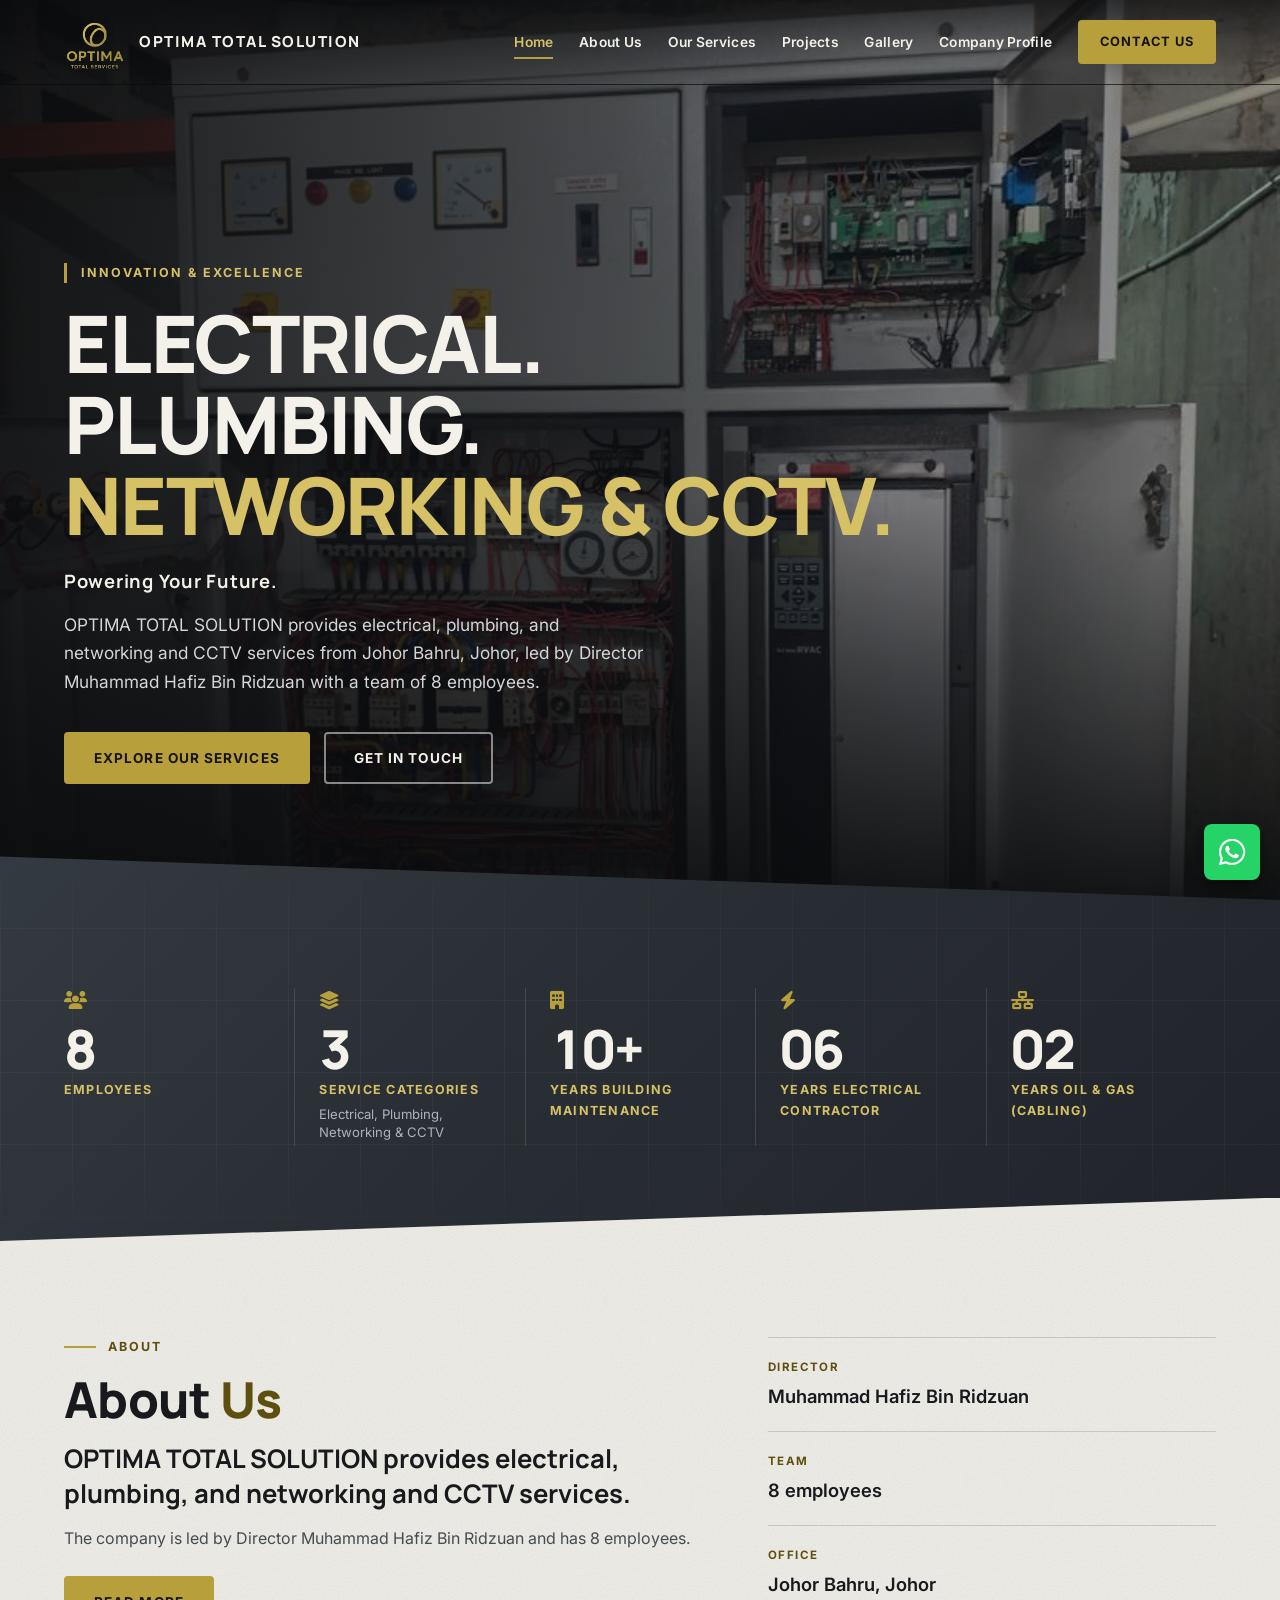
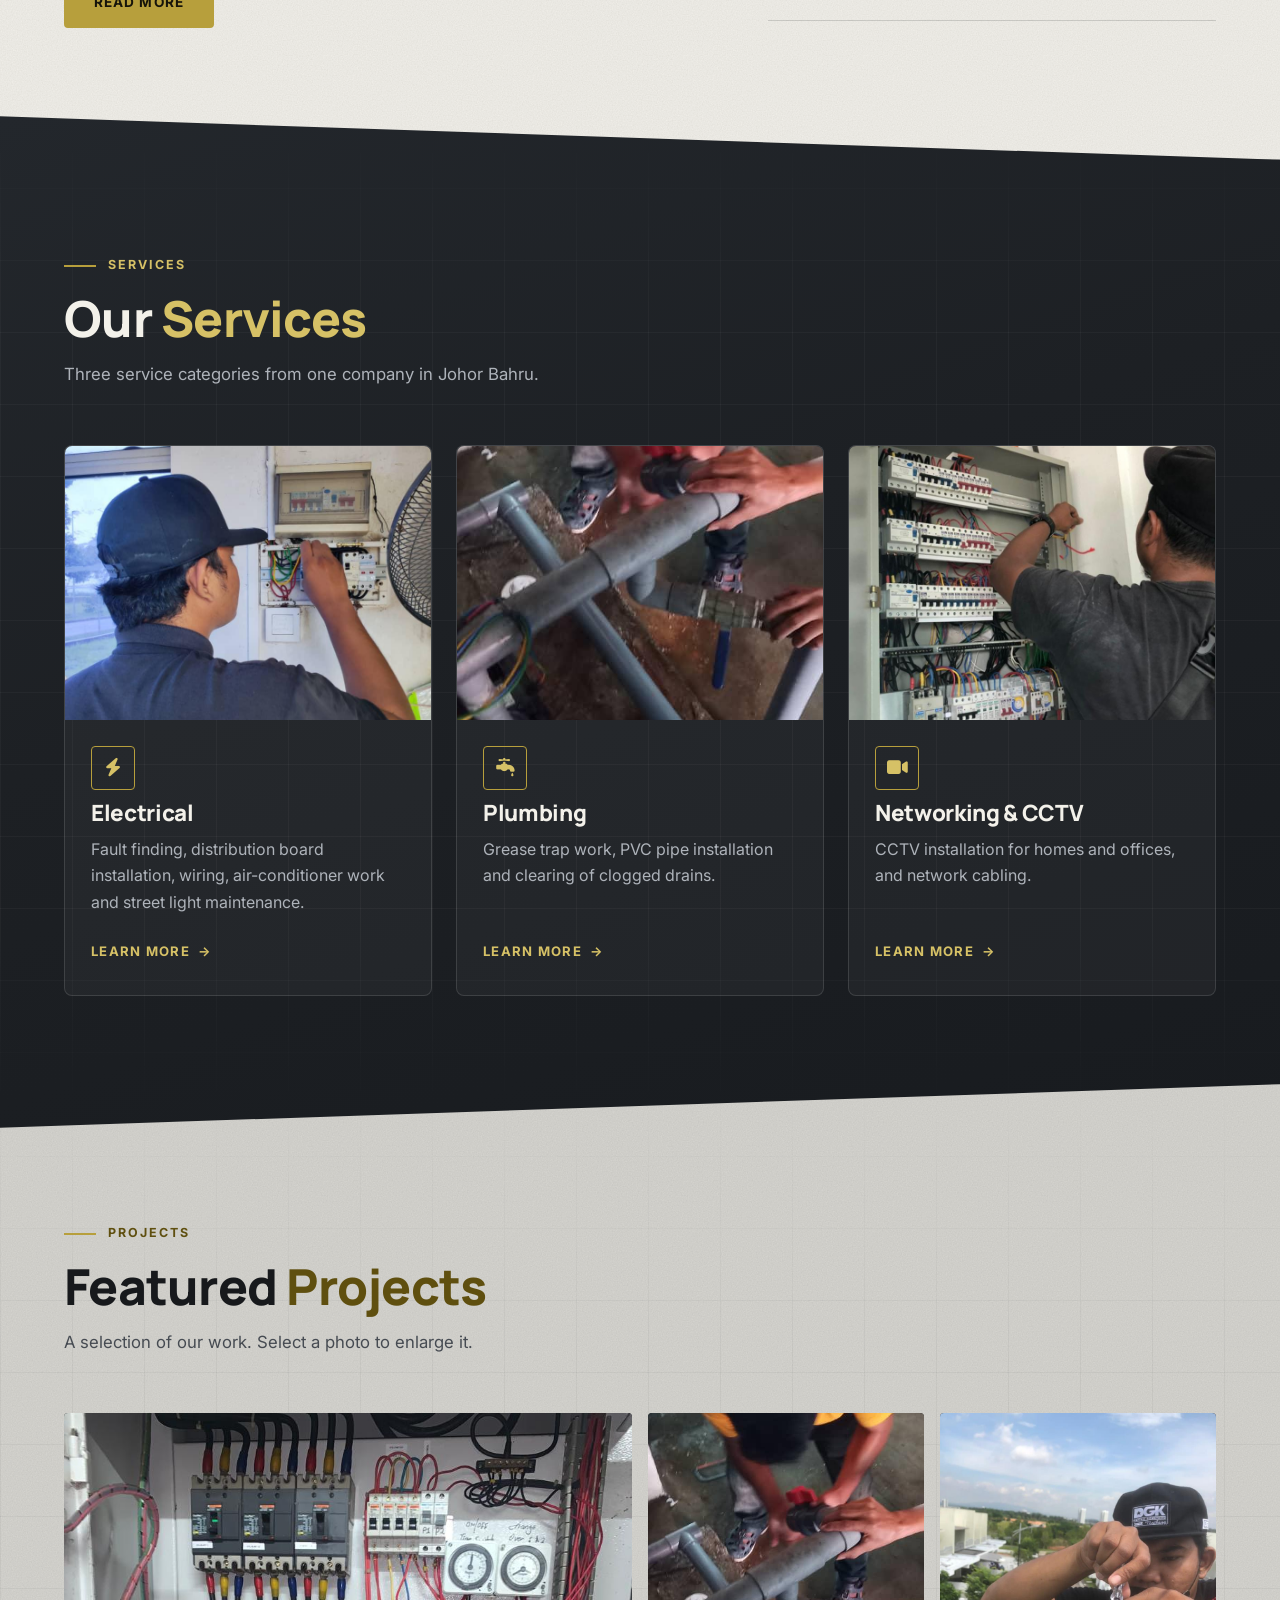
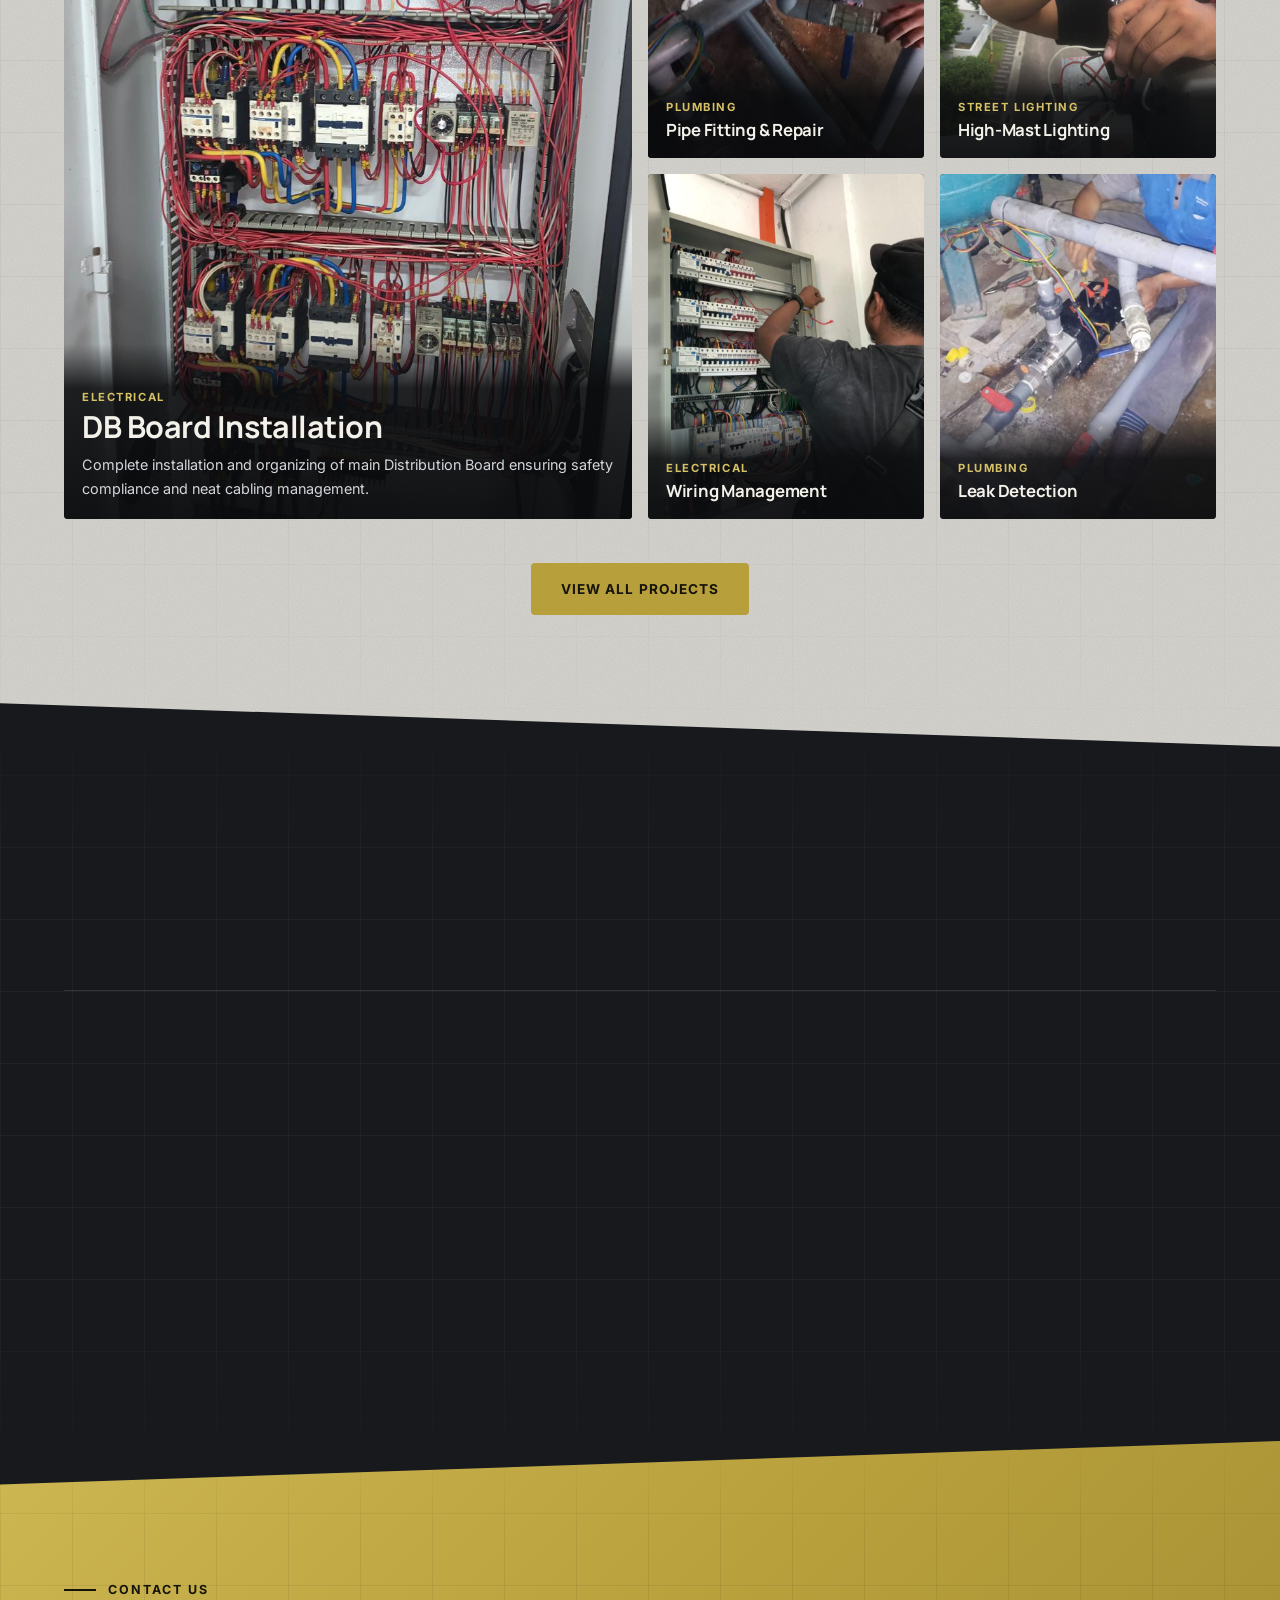
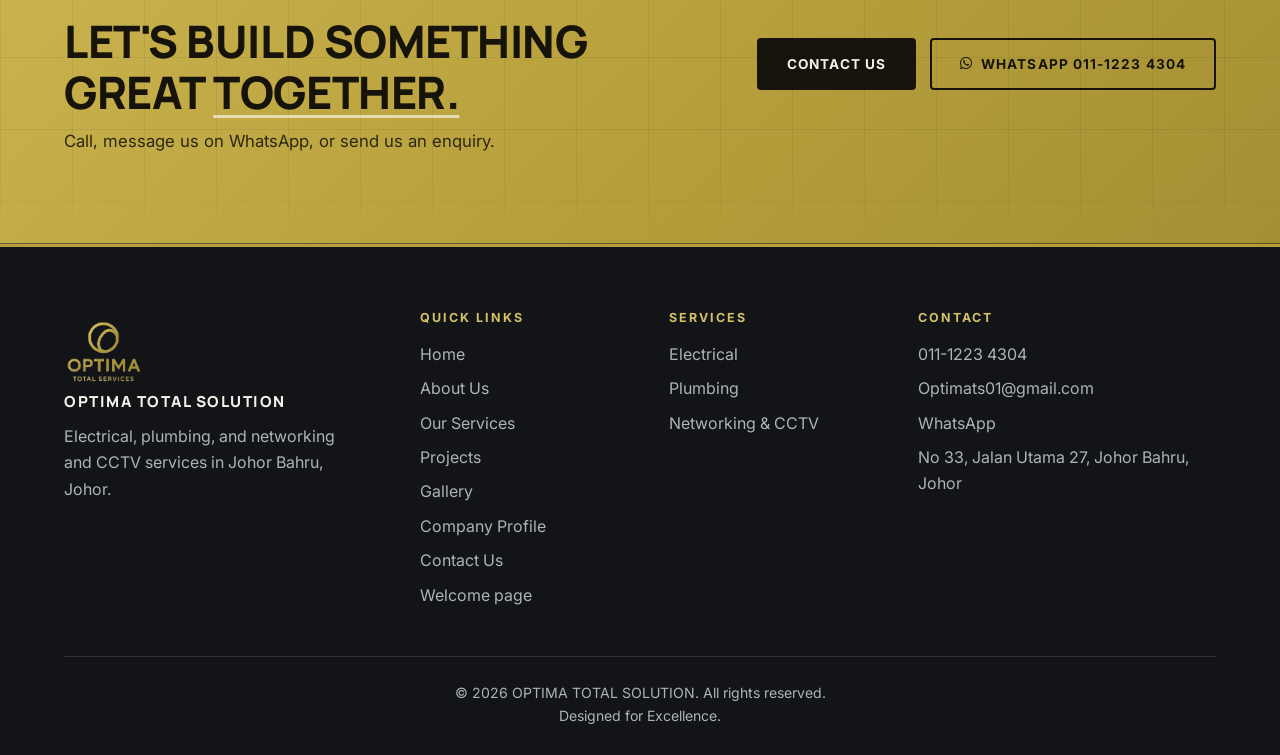
==== commit 7d7e6aaa: "chore: point sitemap, robots.txt, and og:image to optima-total-solution.pages.dev" ====
--- a/index.html
+++ b/index.html
@@ -15,7 +15,7 @@
     <meta property="og:title" content="OPTIMA TOTAL SOLUTION | Engineering Excellence">
     <meta property="og:description"
         content="Powering your future with electrical, plumbing and network infrastructure solutions.">
-    <meta property="og:image" content="optima.png">
+    <meta property="og:image" content="https://optima-total-solution.pages.dev/optima.png">
     
     <link rel="preconnect" href="https://fonts.googleapis.com">
     <link rel="preconnect" href="https://fonts.gstatic.com" crossorigin>
